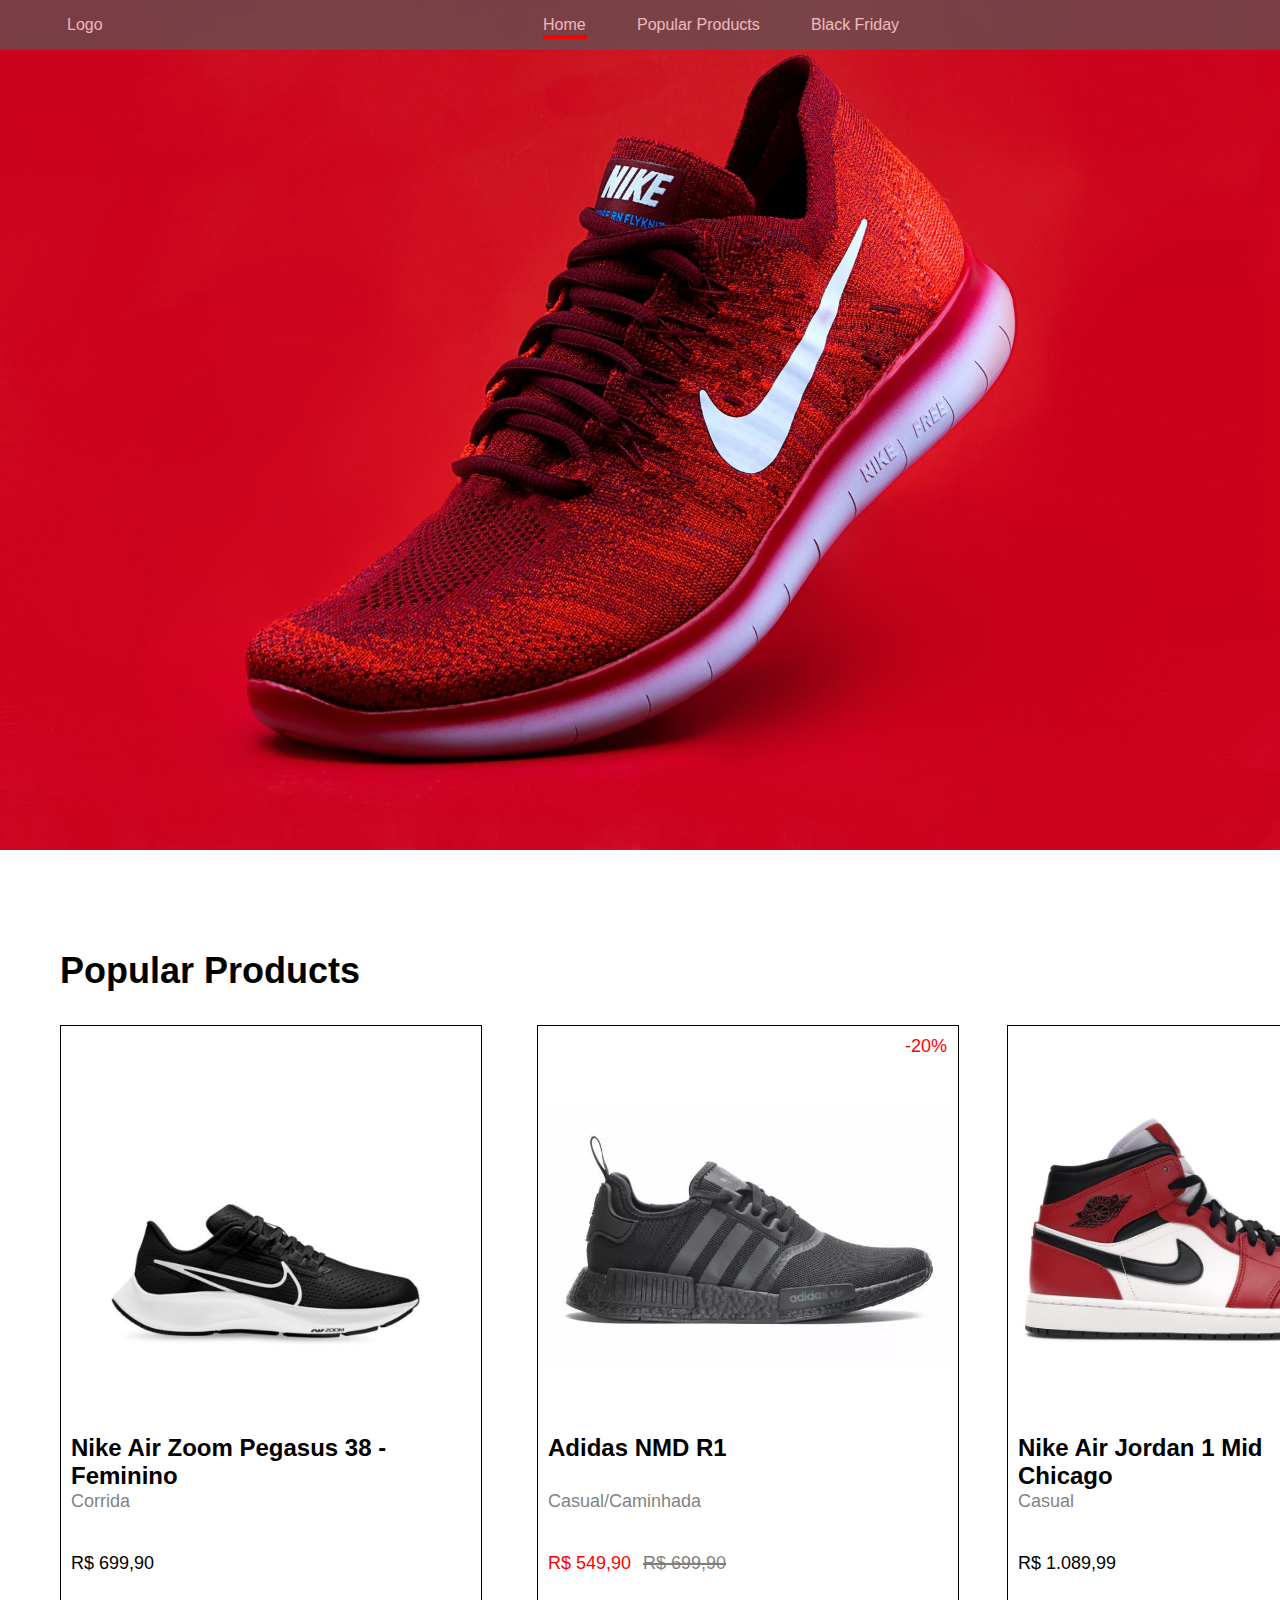
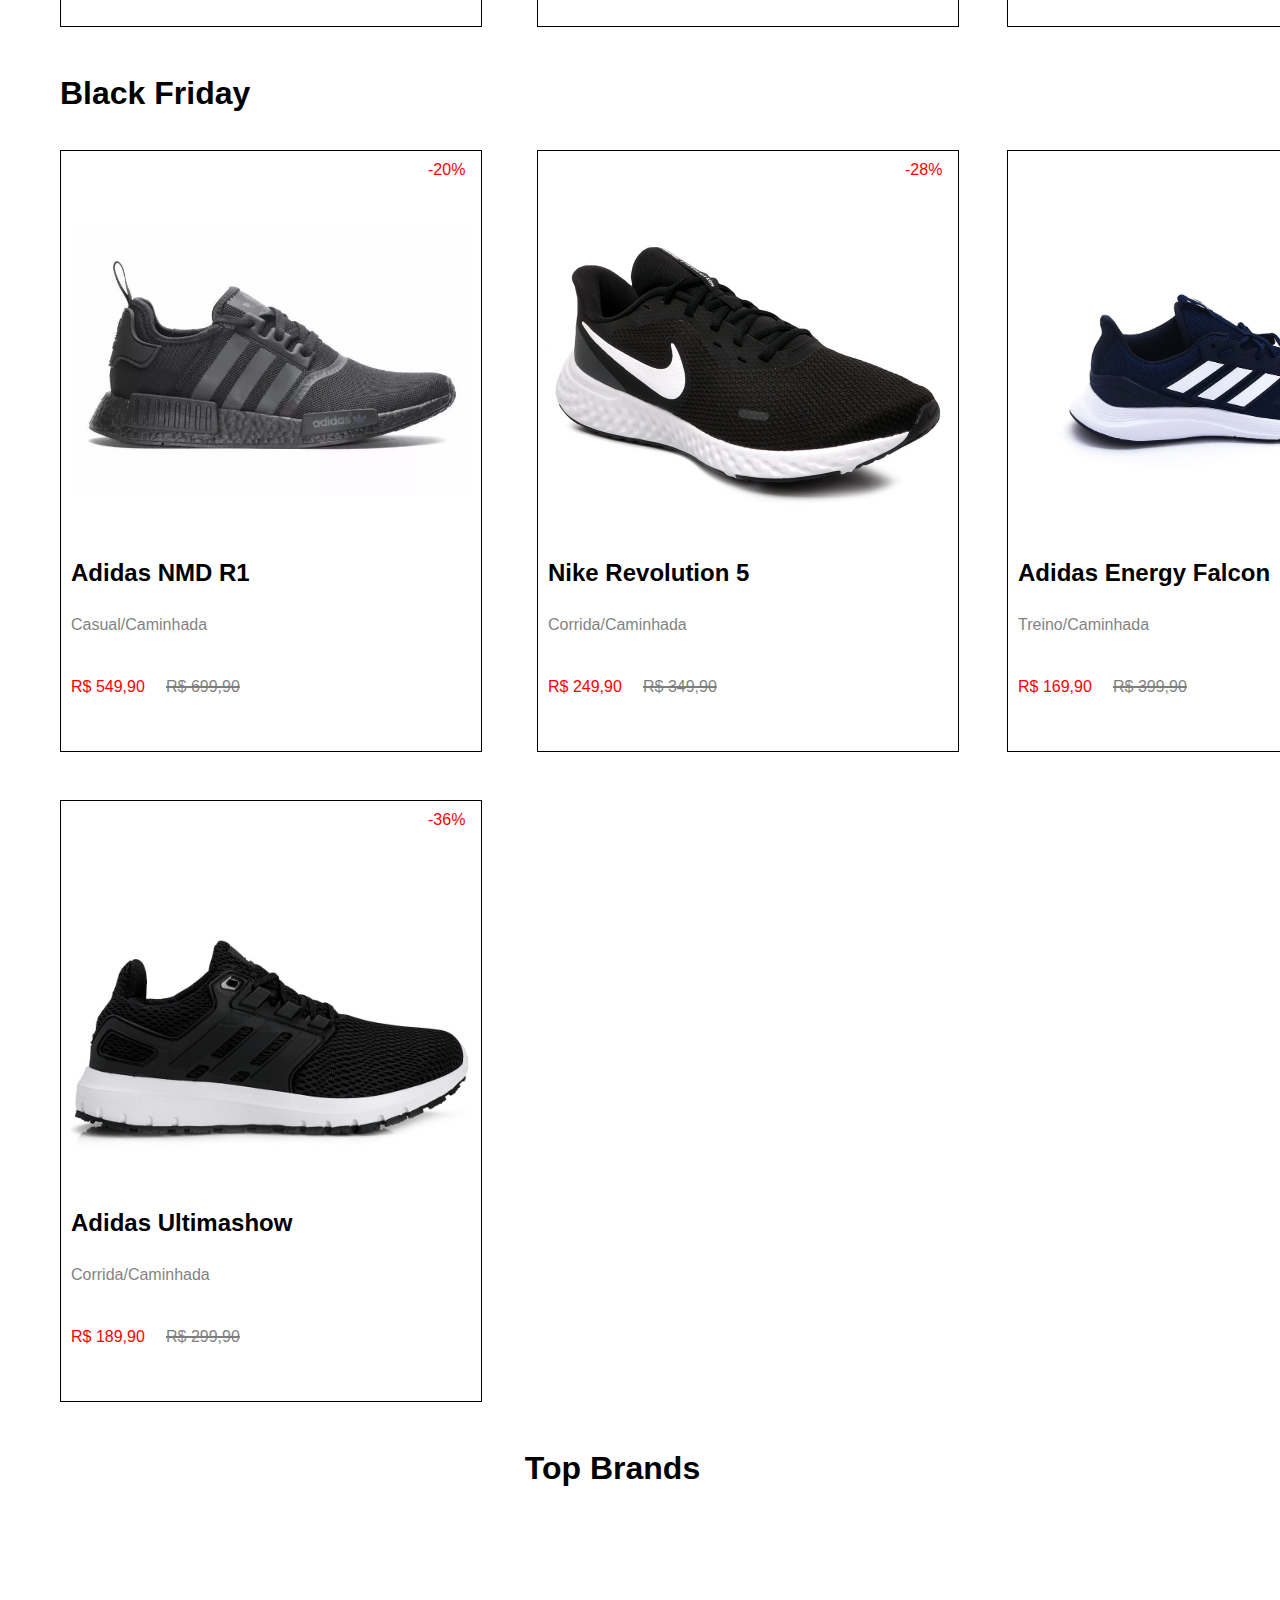
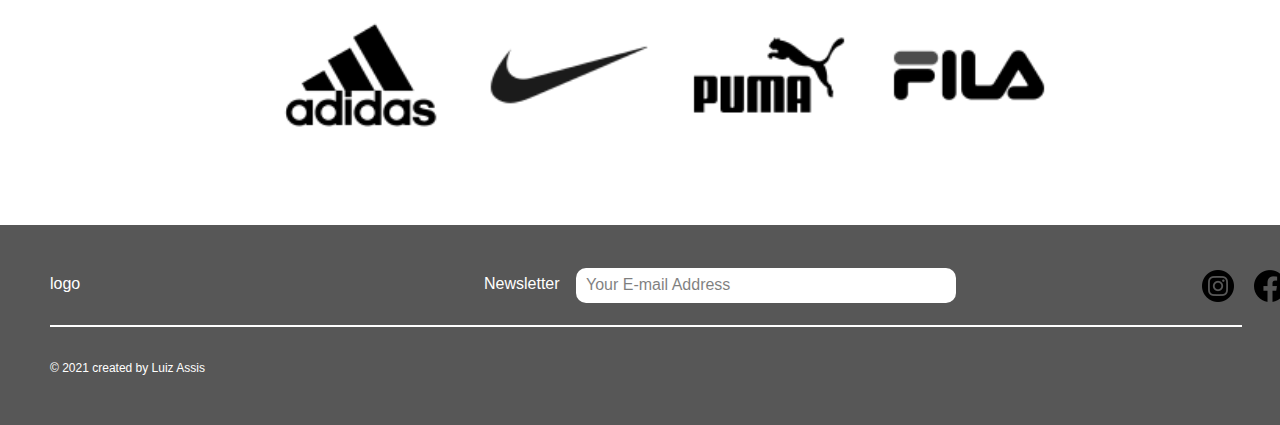
==== index.html @ 20a5d0ca "primeiro commit" ====
<!DOCTYPE html>
<html lang="en">
    <head>

        <title> A definir!! </title>

        <meta charset="utf-8">
        <meta name="author" content="Luiz Assis">
        <meta name="description" content="Site de vendas de tênis">
        <meta name="keywords" content="Tênis, esporte">

        <link rel="stylesheet" href="/assets/css/styles.css">
        <link rel="shortcut icon" href="#" type="image/x-icon">
        
        
    </head>
    <body>
        <div id="main">

            <div id="nav-bar">
                <div id="bar-top"></div>
                <p id="logo-top">Logo</p>
                <p id="home" class="nav">Home</p>
                <p id="popular-products" class="nav">Popular Products</p>
                <p id="black-friday" class="nav">Black Friday</p>
                <img id="cart" src="/assets/img/shopping-cart.png" alt="carrinho-de-compras">
            </div>

            <header>
                <img id="banner-container" src="/assets/img/revolt-164_6wVEHfI-unsplash.jpg" alt="tenis-nike-banner">
            </header>

            <section id="popular-container">

                <h1 id="popular-title">Popular Products</h1>

                <div class="card-container-popular">

                    <div class="card" id="pegasus">
                        <img src="/assets/img/Nikeairzoompegasus38-feminino.jpg" alt="nike-zoom-pegasus38">
                        <h3>Nike Air Zoom Pegasus 38 -<br>Feminino</h3>
                        <p id="pegasus-class">Corrida</p>
                        <p id="pegasus-price">R$ 699,90</p>
                    </div>

                    <div class="card" id="nmd1">
                        <p id="nmd1-discount">-20%</p>
                        <img src="/assets/img/Adidas-NMD-R1.jpg" alt="adidas-nmd-r1">
                        <h3>Adidas NMD R1</h3>
                        <p id="nmd1-class">Casual/Caminhada</p>
                        <p id="nmd1-price-low">R$ 549,90</p>
                        <p id="nmd1-price-high">R$ 699,90</p>
                    </div>

                    <div class="card" id="jordan">
                        <img src="/assets/img/air-jordan-chicago.jpg" alt="nike-air-jordan-chicago">
                        <h3>Nike Air Jordan 1 Mid<br>Chicago</h3>
                        <p id="jordan-class">Casual</p>
                        <p id="jordan-price">R$ 1.089,99</p>
                    </div>

                </div>

            </section>

            <section id="black-container">

                <h1 id="black-title">Black Friday</h1>

                <div class="card-container-black">

                    <div class="card" id="nmd2">
                        <p id="nmd2-discount">-20%</p>
                        <img src="/assets/img/Adidas-NMD-R1.jpg" alt="adidas-nmd-r1">
                        <h3>Adidas NMD R1</h3>
                        <p id="nmd2-class">Casual/Caminhada</p>
                        <p id="nmd2-price-low">R$ 549,90</p>
                        <p id="nmd2-price-high">R$ 699,90</p>
                    </div>

                    <div class="card" id="revolution">
                        <p id="revolution-discount">-28%</p>
                        <img src="/assets/img/revolution5-masculino.jpg" alt="nike-revolution5">
                        <h3>Nike Revolution 5</h3>
                        <p id="revolution-class">Corrida/Caminhada</p>
                        <p id="revolution-price-low">R$ 249,90</p>
                        <p id="revolution-price-high">R$ 349,90</p>
                    </div>

                    <div class="card" id="energy">
                        <p id="energy-discount">-57%</p>
                        <img src="/assets/img/adidas-energy-falcon.jpeg" alt="adidas-energy-falcon">
                        <h3>Adidas Energy Falcon</h3>
                        <p id="energy-class">Treino/Caminhada</p>
                        <p id="energy-price-low">R$ 169,90</p>
                        <p id="energy-price-high">R$ 399,90</p>
                    </div>

                    <div class="card" id="ultimashow">
                        <p id="ultimashow-discount">-36%</p>
                        <img src="/assets/img/adidas-ultimashow.jpg" alt="adidas-ultimashow">
                        <h3>Adidas Ultimashow</h3>
                        <p id="energy-class">Corrida/Caminhada</p>
                        <p id="energy-price-low">R$ 189,90</p>
                        <p id="energy-price-high">R$ 299,90</p>
                    </div>

                    <div class="card"></div>
                    <div class="card"></div>
                </div>

            </section>

            <section id="brands-container">
                <h1>Top Brands</h1>
                <div id="brand-cards">
                    <div><img id="adidas" src="/assets/img/7422528_adidas_sport_sports_exercise_icon(1).png" alt="adidas-logo"></div>
                    <div><img id="nike" src="/assets/img/294668_nike_icon.png" alt="nike-logo"></div>
                    <div><img id="puma" src="/assets/img/7422471_puma_animal_shoes_clothes_sport_icon.png" alt="puma-logo"></div>
                    <div><img id="fila" src="/assets/img/7422512_fila_shoes_footwear_fashion_shoe_icon.png" alt="fila-logo"></div>
                </div>
            </section>

            <footer>
                <p id="logo-bottom">logo</p>
                <p id="newsletter">Newsletter</p>
                <div id="e-mail"><p class="e-mail">Your E-mail Address</p></div>
                <div><img id="instagram" src="assets/img/5279112_camera_instagram_social media_instagram logo_icon.png" alt="instagram-logo"></div>
                <div><img id="facebook" src="/assets/img/5305154_fb_facebook_facebook logo_icon.png" alt="facebook-logo"></div>
                <div><img id="google-plus" src="/assets/img/2553070_feed_google_google+_media_news_icon.png" alt="google-plus-logo"></div>
                <div><img id="linkedin" src="/assets/img/5279114_linkedin_network_social network_linkedin logo_icon.png" alt="linkedin-logo"></div>
                <div id="bar-bottom"></div>
                <p id="copyright">© 2021 created by Luiz Assis</p>

            </footer>
            
        </div>
    </body>
</html>
---- assets/css/styles.css ----
* {
    font-family: 'Roboto', sans-serif;
    margin: 0;
}

body {
    position: absolute;
    width: 100%;
    height: 3625px;
}

#nav-bar {
    position: fixed;
    width: 100%;
    height: 50px;
    background-color: #575757;
    opacity: 70%;
    font-size: 16px;
    color: #FFF;
    z-index: 5;
}

#logo-top {
    position: absolute;
    width: 36px;
    height: 19px;
    left: 67px;
    top: 16px;
}

.nav:hover {
    color: black;
    transition: 0.3s;
}

#bar-top {
    position: absolute;
    width: 44px;
    height: 4px;
    background-color: #FF0000;
    left: 543px;
    top: 35px;
}

#home {
    position: absolute;
    left: 543px;
    top: 16px;
}

#home:hover {
    cursor: pointer;
}

#popular-products {
    position: absolute;
    left: 637px;
    top: 16px;
}

#popular-products:hover {
    cursor: pointer;
}

#black-friday {
    position: absolute;
    left: 811px;
    top: 16px;
}

#black-friday:hover {
    cursor: pointer;
}

#cart {
    position: absolute;
    width: 24px;
    height: 24px;
    left: 1316px;
    top: 13px;
}

#cart:hover {
    cursor: pointer;
}

header {
    position: absolute;
    width: 100%;
    height: 850px;
    left: 0px;
    top: 0px;
    z-index: 0;
}

#banner-container {
    width: 100%;
    height: 850px;
}

#popular-container {
    position: absolute;
    width: 100%;
    height: 725px;
    left: 0px;
    top: 900px;
    font-size: 18px;
}

#popular-title {
    position: absolute;
    left: 60px;
    top: 50px;
}

.card-container-popular {
    position: absolute;
    width: 90%;
    height: 600px;
    left: 60px;
    top: 125px;
}

.card {
    position: absolute;
    width: 420px;
    height: 600px;
    border: 1px solid black;
}

#pegasus {
    position: absolute;
    left: 0px;
}

#pegasus img {
    position: absolute;
    width: 400px;
    height: 400px;
    left: 10px;
    top: 10px;
}

#pegasus h3 {
    position: absolute;
    left: 10px;
    top: 408px;
    font-size: 24px;
}

#pegasus-class {
    position: absolute;
    left: 10px;
    top: 465px;
    opacity: 50%;
}

#pegasus-price {
    position: absolute;
    left: 10px;
    top: 527px;
}

#nmd1 {
    position: absolute;
    left: 477px;
}

#nmd1 img {
    position: absolute;
    width: 400px;
    height: 400px;
    left: 10px;
    top: 10px;
    object-fit: contain;
}

#nmd1 h3 {
    position: absolute;
    left: 10px;
    top: 408px;
    font-size: 24px;
}

#nmd1-discount {
    position: absolute;
    left: 367px;
    top: 10px;
    color: #FF0000;
}

#nmd1-class {
    position: absolute;
    left: 10px;
    top: 465px;
    opacity: 50%;
}

#nmd1-price-low {
    position: absolute;
    left: 10px;
    top: 527px;
    color: #FF0000;
}

#nmd1-price-high {
    position: absolute;
    left: 105px;
    top: 527px;
    text-decoration: line-through 1.5px solid;
    opacity: 50%;
}

#jordan {
    position: absolute;
    left: 947px;
}

#jordan img {
    position: absolute;
    width: 400px;
    height: 400px;
    left: 10px;
    top: 10px;
}

#jordan h3 {
    position: absolute;
    left: 10px;
    top: 408px;
    font-size: 24px;
}

#jordan-class {
    position: absolute;
    left: 10px;
    top: 465px;
    opacity: 50%;
}

#jordan-price {
    position: absolute;
    left: 10px;
    top: 527px;
}

#black-container {
    position: absolute;
    width: 100%;
    height: 1375px;
    left: 0px;
    top: 1625px;
}

#black-title {
    position: absolute;
    left: 60px;
    top: 50px;
}

.card-container-black {
    position: absolute;
    width: 90%;
    height: 1250px;
    left: 60px;
    top: 125px;
}

#nmd2 {
    position: absolute;
    left: 0px;
}

#nmd2 img {
    position: absolute;
    width: 400px;
    height: 400px;
    left: 10px;
    top: 10px;
    object-fit: contain;
}

#nmd2 h3 {
    position: absolute;
    left: 10px;
    top: 408px;
    font-size: 24px;
}

#nmd2-discount {
    position: absolute;
    left: 367px;
    top: 10px;
    color: #FF0000;
}

#nmd2-class {
    position: absolute;
    left: 10px;
    top: 465px;
    opacity: 50%;
}

#nmd2-price-low {
    position: absolute;
    left: 10px;
    top: 527px;
    color: #FF0000;
}

#nmd2-price-high {
    position: absolute;
    left: 105px;
    top: 527px;
    text-decoration: line-through 1.5px solid;
    opacity: 50%;
}

#revolution {
    position: absolute;
    left: 477px;
}

#revolution img {
    position: absolute;
    width: 400px;
    height: 400px;
    left: 10px;
    top: 10px;
    object-fit: contain;
}

#revolution h3 {
    position: absolute;
    left: 10px;
    top: 408px;
    font-size: 24px;
}

#revolution-discount {
    position: absolute;
    left: 367px;
    top: 10px;
    color: #FF0000;
    z-index: 1;
}

#revolution-class {
    position: absolute;
    left: 10px;
    top: 465px;
    opacity: 50%;
}

#revolution-price-low {
    position: absolute;
    left: 10px;
    top: 527px;
    color: #FF0000;
}

#revolution-price-high {
    position: absolute;
    left: 105px;
    top: 527px;
    text-decoration: line-through 1.5px solid;
    opacity: 50%;
}

#energy {
    position: absolute;
    left: 947px;
}

#energy img {
    position: absolute;
    width: 400px;
    height: 400px;
    left: 10px;
    top: 10px;
}

#energy h3 {
    position: absolute;
    left: 10px;
    top: 408px;
    font-size: 24px;
}

#energy-discount {
    position: absolute;
    left: 367px;
    top: 10px;
    color: #FF0000;
    z-index: 1;
}

#energy-class {
    position: absolute;
    left: 10px;
    top: 465px;
    opacity: 50%;
}

#energy-price-low {
    position: absolute;
    left: 10px;
    top: 527px;
    color: #FF0000;
}

#energy-price-high {
    position: absolute;
    left: 105px;
    top: 527px;
    text-decoration: line-through 1.5px solid;
    opacity: 50%;
}

#ultimashow {
    position: absolute;
    left: 0px;
    top: 650px;
}

#ultimashow img {
    position: absolute;
    width: 400px;
    height: 400px;
    left: 10px;
    top: 10px;
    object-fit: contain;
}

#ultimashow h3 {
    position: absolute;
    left: 10px;
    top: 408px;
    font-size: 24px;
}

#ultimashow-discount {
    position: absolute;
    left: 367px;
    top: 10px;
    color: #FF0000;
    z-index: 1;
}

#ultimashow-class {
    position: absolute;
    left: 10px;
    top: 465px;
    opacity: 50%;
}

#ultimashow-price-low {
    position: absolute;
    left: 10px;
    top: 527px;
    color: #FF0000;
}

#ultimashow-price-high {
    position: absolute;
    left: 105px;
    top: 527px;
    text-decoration: line-through 1.5px solid;
    opacity: 50%;
}

#brands-container {
    position: absolute;
    width: 100%;
    height: 425px;
    left: 0px;
    top: 3000px;
    z-index: 0;
}

#brands-container h1 {
    position: absolute;
    left: 41%;
    top: 50px;
    font-size: 32px;
}

#brand-cards {
    position: absolute;
    width: 800px;
    height: 200px;
    left: 21%;
    top: 175px;
}

#adidas {
    position: absolute;
    width: 200px;
    height: 200px;
}

#nike {
    position: absolute;
    width: 200px;
    height: 200px;
    left: 200px;
}

#puma {
    position: absolute;
    width: 200px;
    height: 200px;
    left: 400px;
}

#fila {
    position: absolute;
    width: 200px;
    height: 200px;
    left: 600px;
}

footer {
    position: absolute;
    width: 100%;
    height: 200px;
    left: 0px;
    top: 3425px;
    background-color: #575757;
}

#logo-bottom {
    position: absolute;
    width: 36px;
    height: 19px;
    left: 50px;
    top: 50px;
    color: #FFF;
}

#newsletter {
    position: absolute;
    left: 484px;
    top: 50px;
    font-size: 16px;
    color: #FFF;
}

.e-mail {
    position: absolute;
    top: 8px;
    left: 10px;
    font-size: 16px;
    opacity: 50%;
}

#e-mail {
    position: relative;
    width: 380px;
    height: 35px;
    left: 576px;
    top: 43px;
    background-color: #FFF;
    border-radius: 10px;
}

#e-mail:hover {
    cursor: text;
}

#instagram {
    position: absolute;
    width: 32px;
    height: 32px;
    left: 1202px;
    top: 45px;
}

#facebook {
    position: absolute;
    width: 32px;
    height: 32px;
    left: 1254px;
    top: 45px;
}

#google-plus {
    position: absolute;
    width: 32px;
    height: 32px;
    left: 1306px;
    top: 45px;
}

#linkedin {
    position: absolute;
    width: 32px;
    height: 32px;
    left: 1358px;
    top: 45px;
}

#bar-bottom {
    position: absolute;
    width: 93%;
    height: 0px;
    left: 50px;
    top: 100px;
    border: 1px solid #FFFFFF;
}

#copyright {
    position: absolute;
    left: 50px;
    top: 136px;
    font-size: 12px;
    color: #FFF;
}
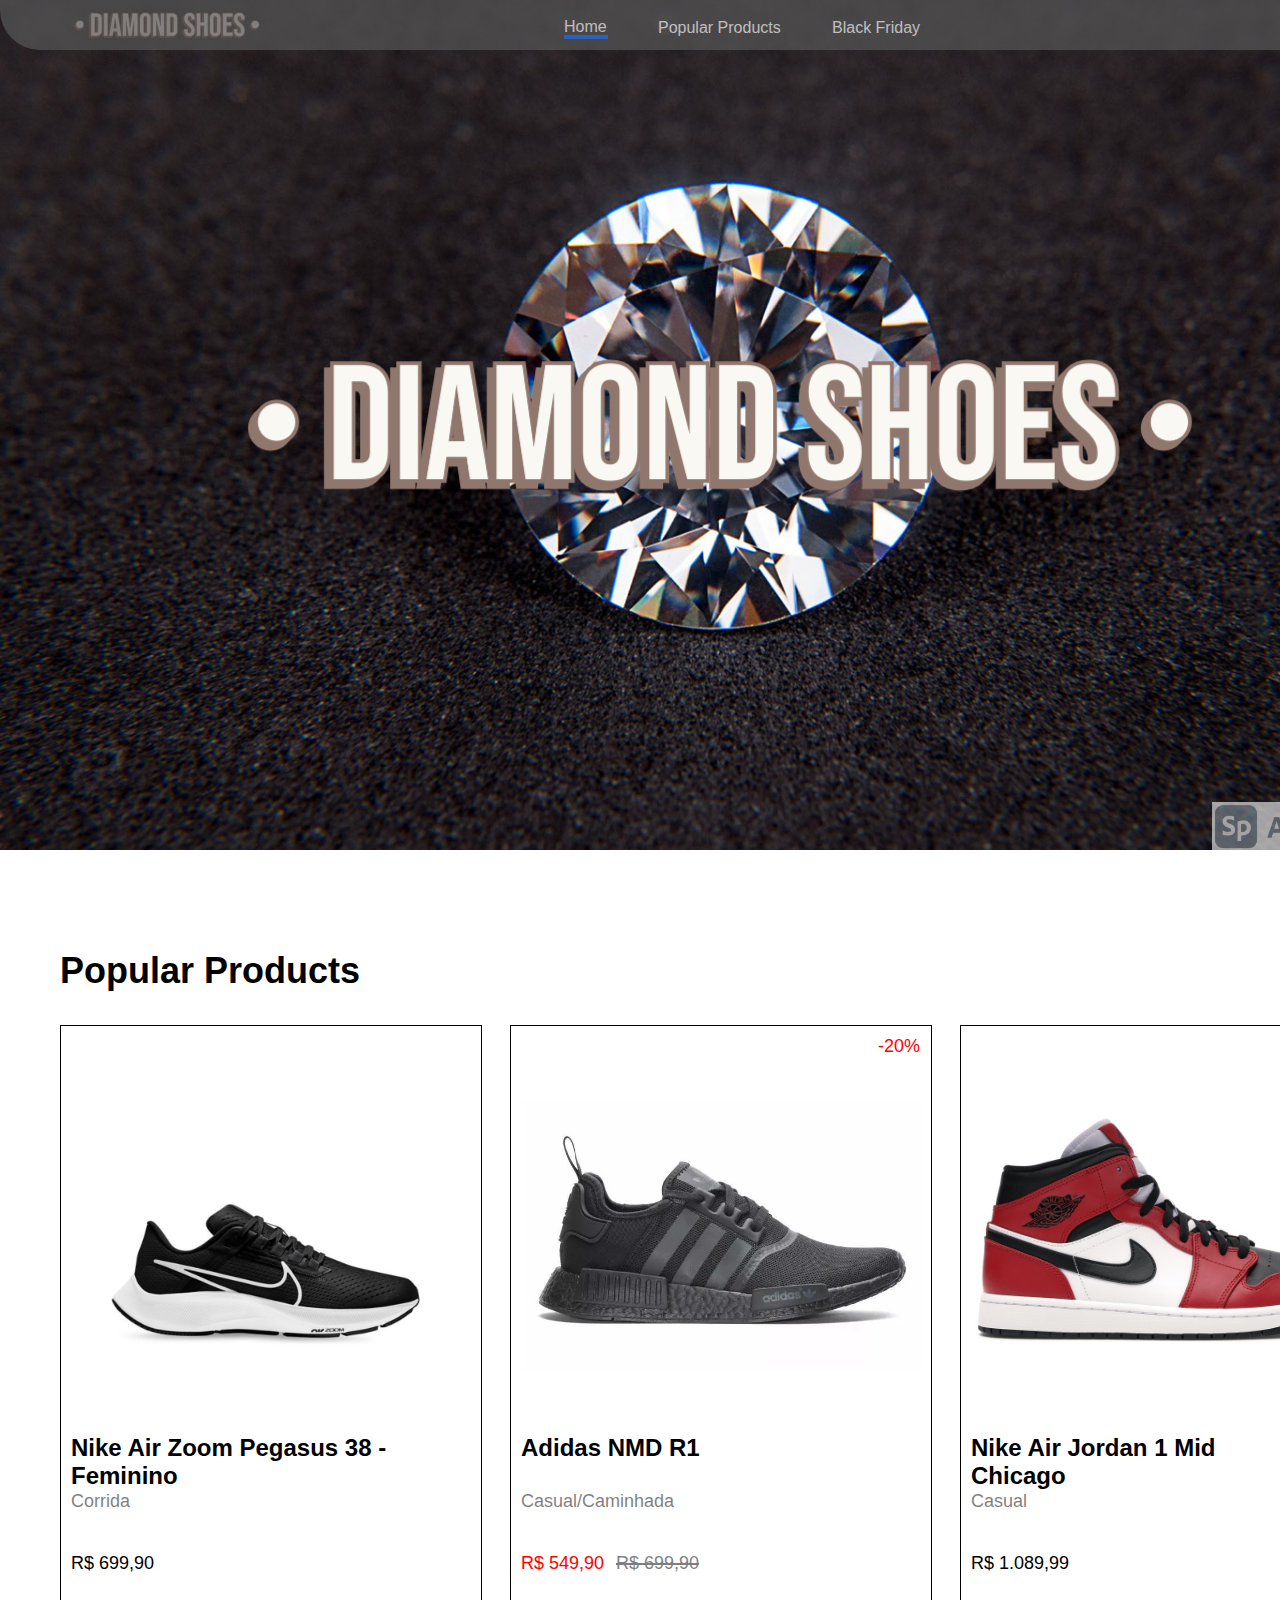
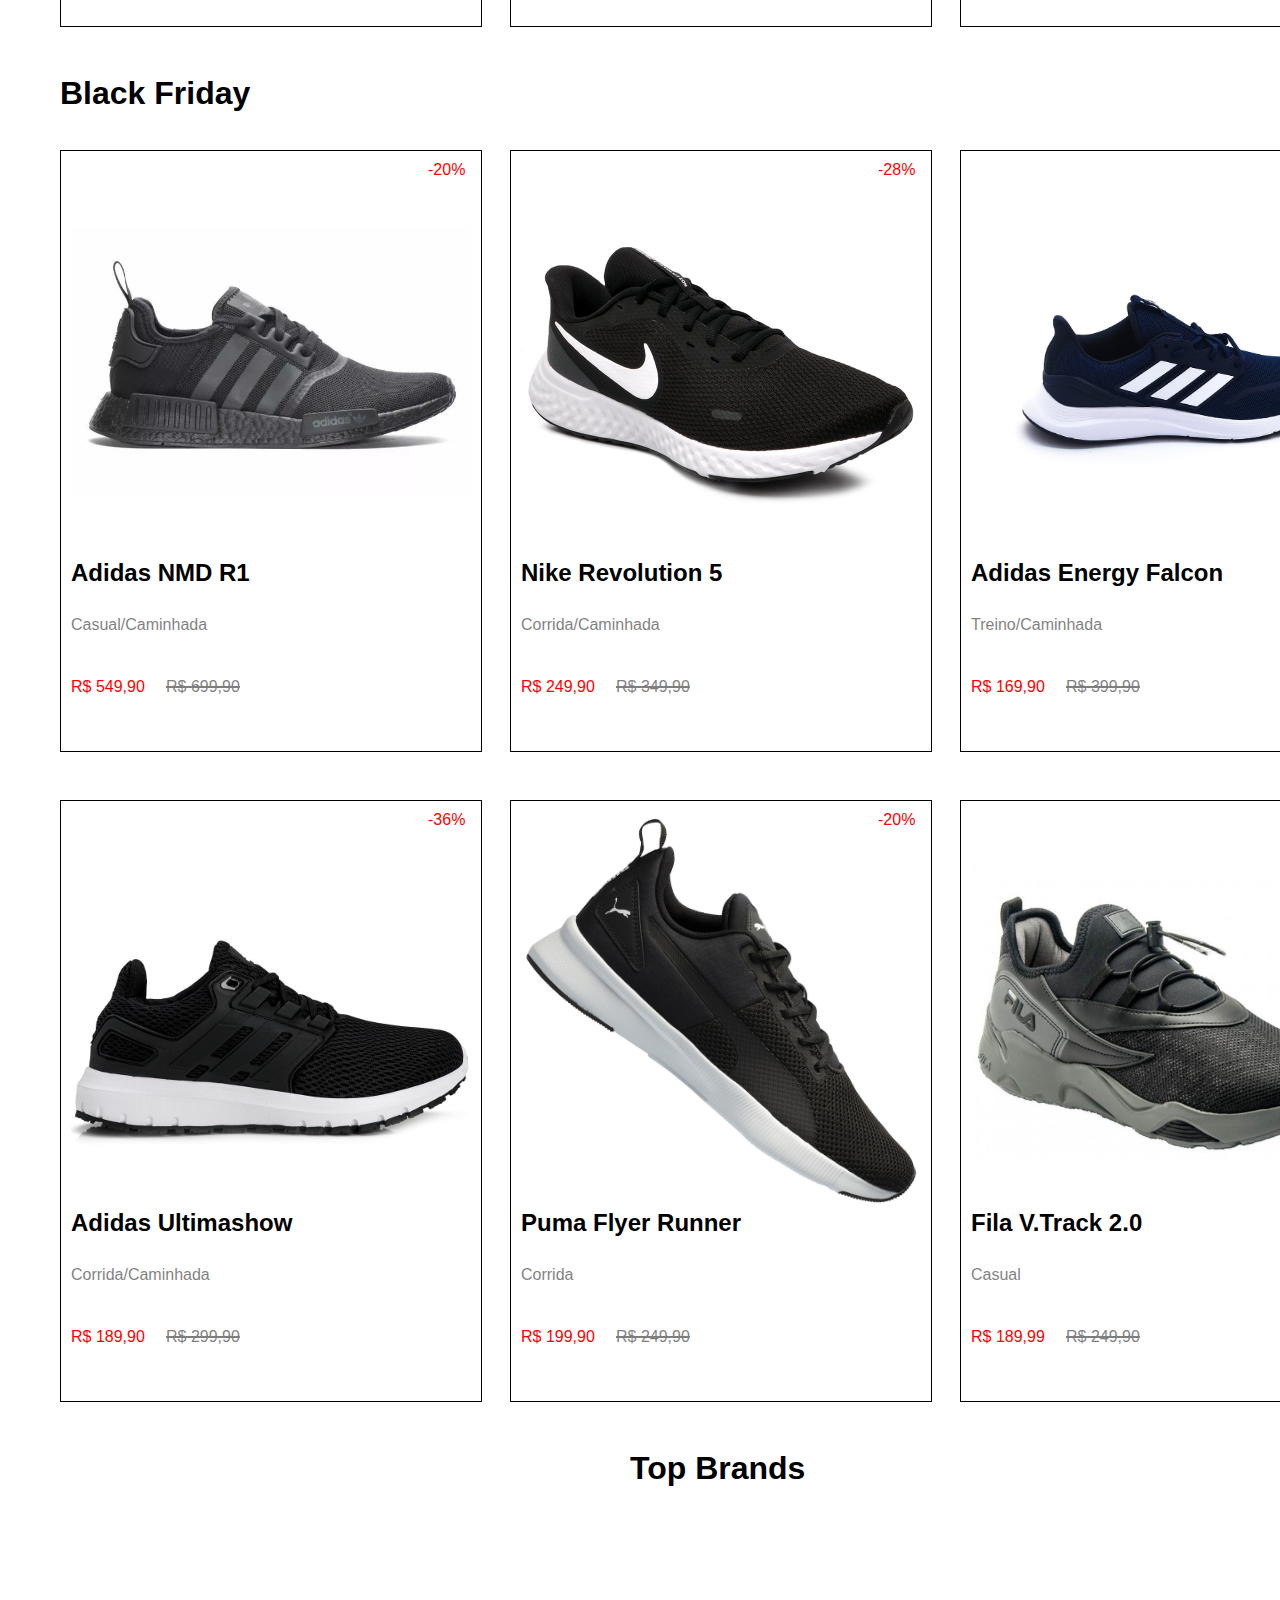
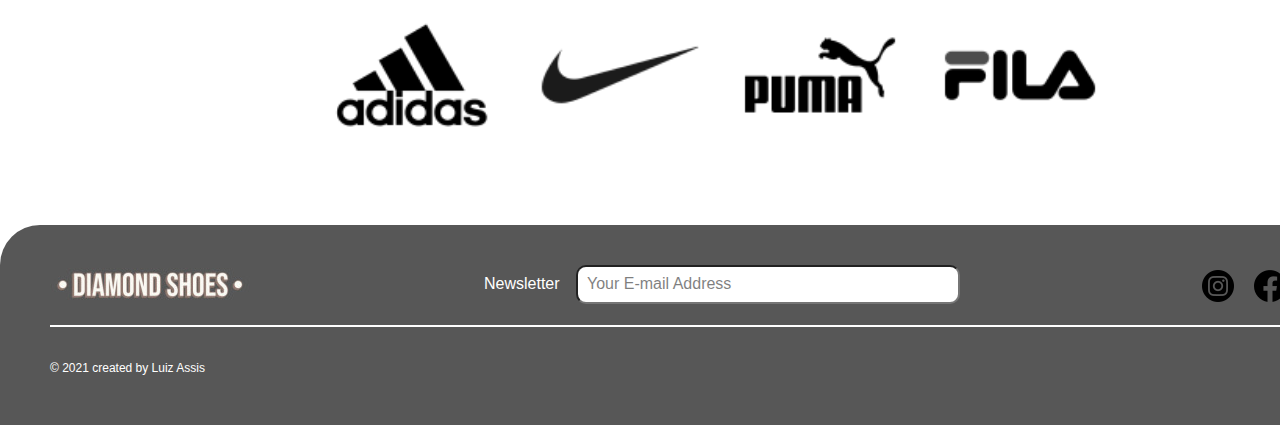
==== commit 3d8e085f: "segundo commit" ====
--- a/index.html
+++ b/index.html
@@ -2,7 +2,7 @@
 <html lang="en">
     <head>
 
-        <title> A definir!! </title>
+        <title>Diamond Shoes | Home</title>
 
         <meta charset="utf-8">
         <meta name="author" content="Luiz Assis">
@@ -10,7 +10,7 @@
         <meta name="keywords" content="Tênis, esporte">
 
         <link rel="stylesheet" href="/assets/css/styles.css">
-        <link rel="shortcut icon" href="#" type="image/x-icon">
+        <link rel="shortcut icon" href="/assets/img/DiamondShoes_fav.jpg" type="image/x-icon">
         
         
     </head>
@@ -18,16 +18,16 @@
         <div id="main">
 
             <div id="nav-bar">
-                <div id="bar-top"></div>
-                <p id="logo-top">Logo</p>
+                <div id="bar-top-home"></div>
+                <img id="logo-top" src="/assets/img/DiamondShoes_logo.jpg" alt="Diamond-Shoes-logo">
                 <p id="home" class="nav">Home</p>
                 <p id="popular-products" class="nav">Popular Products</p>
                 <p id="black-friday" class="nav">Black Friday</p>
-                <img id="cart" src="/assets/img/shopping-cart.png" alt="carrinho-de-compras">
+                <img id="cart" src="/assets/img/shopping-cart(24px).png" alt="carrinho-de-compras">
             </div>
 
             <header>
-                <img id="banner-container" src="/assets/img/revolt-164_6wVEHfI-unsplash.jpg" alt="tenis-nike-banner">
+                <img id="banner-container" src="/assets/img/DiamondShoes_banner.jpg" alt="tenis-nike-banner">
             </header>
 
             <section id="popular-container">
@@ -37,26 +37,26 @@
                 <div class="card-container-popular">
 
                     <div class="card" id="pegasus">
-                        <img src="/assets/img/Nikeairzoompegasus38-feminino.jpg" alt="nike-zoom-pegasus38">
-                        <h3>Nike Air Zoom Pegasus 38 -<br>Feminino</h3>
-                        <p id="pegasus-class">Corrida</p>
-                        <p id="pegasus-price">R$ 699,90</p>
+                        <img id="shoes-img" src="/assets/img/Nikeairzoompegasus38-feminino.jpg" alt="nike-zoom-pegasus38">
+                        <h3 id="title">Nike Air Zoom Pegasus 38 -<br>Feminino</h3>
+                        <p id="class">Corrida</p>
+                        <p id="price">R$ 699,90</p>
                     </div>
 
                     <div class="card" id="nmd1">
-                        <p id="nmd1-discount">-20%</p>
-                        <img src="/assets/img/Adidas-NMD-R1.jpg" alt="adidas-nmd-r1">
-                        <h3>Adidas NMD R1</h3>
-                        <p id="nmd1-class">Casual/Caminhada</p>
-                        <p id="nmd1-price-low">R$ 549,90</p>
-                        <p id="nmd1-price-high">R$ 699,90</p>
+                        <p id="discount">-20%</p>
+                        <img id="shoes-img" src="/assets/img/Adidas-NMD-R1.jpg" alt="adidas-nmd-r1">
+                        <h3 id="title">Adidas NMD R1</h3>
+                        <p id="class">Casual/Caminhada</p>
+                        <p id="price-low">R$ 549,90</p>
+                        <p id="price-high">R$ 699,90</p>
                     </div>
 
                     <div class="card" id="jordan">
-                        <img src="/assets/img/air-jordan-chicago.jpg" alt="nike-air-jordan-chicago">
-                        <h3>Nike Air Jordan 1 Mid<br>Chicago</h3>
-                        <p id="jordan-class">Casual</p>
-                        <p id="jordan-price">R$ 1.089,99</p>
+                        <img id="shoes-img" src="/assets/img/air-jordan-chicago.jpg" alt="nike-air-jordan-chicago">
+                        <h3 id="title">Nike Air Jordan 1 Mid<br>Chicago</h3>
+                        <p id="class">Casual</p>
+                        <p id="price">R$ 1.089,99</p>
                     </div>
 
                 </div>
@@ -70,65 +70,79 @@
                 <div class="card-container-black">
 
                     <div class="card" id="nmd2">
-                        <p id="nmd2-discount">-20%</p>
-                        <img src="/assets/img/Adidas-NMD-R1.jpg" alt="adidas-nmd-r1">
-                        <h3>Adidas NMD R1</h3>
-                        <p id="nmd2-class">Casual/Caminhada</p>
-                        <p id="nmd2-price-low">R$ 549,90</p>
-                        <p id="nmd2-price-high">R$ 699,90</p>
+                        <p id="discount">-20%</p>
+                        <img id="shoes-img" src="/assets/img/Adidas-NMD-R1.jpg" alt="adidas-nmd-r1">
+                        <h3 id="title">Adidas NMD R1</h3>
+                        <p id="class">Casual/Caminhada</p>
+                        <p id="price-low">R$ 549,90</p>
+                        <p id="price-high">R$ 699,90</p>
                     </div>
 
                     <div class="card" id="revolution">
-                        <p id="revolution-discount">-28%</p>
-                        <img src="/assets/img/revolution5-masculino.jpg" alt="nike-revolution5">
-                        <h3>Nike Revolution 5</h3>
-                        <p id="revolution-class">Corrida/Caminhada</p>
-                        <p id="revolution-price-low">R$ 249,90</p>
-                        <p id="revolution-price-high">R$ 349,90</p>
+                        <p id="discount">-28%</p>
+                        <img id="shoes-img" src="/assets/img/revolution5-masculino.jpg" alt="nike-revolution5">
+                        <h3 id="title">Nike Revolution 5</h3>
+                        <p id="class">Corrida/Caminhada</p>
+                        <p id="price-low">R$ 249,90</p>
+                        <p id="price-high">R$ 349,90</p>
                     </div>
 
                     <div class="card" id="energy">
-                        <p id="energy-discount">-57%</p>
-                        <img src="/assets/img/adidas-energy-falcon.jpeg" alt="adidas-energy-falcon">
-                        <h3>Adidas Energy Falcon</h3>
-                        <p id="energy-class">Treino/Caminhada</p>
-                        <p id="energy-price-low">R$ 169,90</p>
-                        <p id="energy-price-high">R$ 399,90</p>
+                        <p id="discount">-57%</p>
+                        <img id="shoes-img" src="/assets/img/adidas-energy-falcon.jpeg" alt="adidas-energy-falcon">
+                        <h3 id="title">Adidas Energy Falcon</h3>
+                        <p id="class">Treino/Caminhada</p>
+                        <p id="price-low">R$ 169,90</p>
+                        <p id="price-high">R$ 399,90</p>
                     </div>
 
                     <div class="card" id="ultimashow">
-                        <p id="ultimashow-discount">-36%</p>
-                        <img src="/assets/img/adidas-ultimashow.jpg" alt="adidas-ultimashow">
-                        <h3>Adidas Ultimashow</h3>
-                        <p id="energy-class">Corrida/Caminhada</p>
-                        <p id="energy-price-low">R$ 189,90</p>
-                        <p id="energy-price-high">R$ 299,90</p>
+                        <p id="discount">-36%</p>
+                        <img id="shoes-img" src="/assets/img/adidas-ultimashow.jpg" alt="adidas-ultimashow">
+                        <h3 id="title">Adidas Ultimashow</h3>
+                        <p id="class">Corrida/Caminhada</p>
+                        <p id="price-low">R$ 189,90</p>
+                        <p id="price-high">R$ 299,90</p>
                     </div>
 
-                    <div class="card"></div>
-                    <div class="card"></div>
+                    <div class="card" id="flyer">
+                        <p id="discount">-20%</p>
+                        <img id="shoes-img" src="/assets/img/puma-flyer-runner.jpg" alt="puma-flyer-runner">
+                        <h3 id="title">Puma Flyer Runner</h3>
+                        <p id="class">Corrida</p>
+                        <p id="price-low">R$ 199,90</p>
+                        <p id="price-high">R$ 249,90</p>
+                    </div>
+                    
+                    <div class="card" id="vtrack">
+                        <p id="discount">-23%</p>
+                        <img id="shoes-img" src="/assets/img/tenis-fila-v-track.jpg" alt="fila-vtrack">
+                        <h3 id="title">Fila V.Track 2.0</h3>
+                        <p id="class">Casual</p>
+                        <p id="price-low">R$ 189,99</p>
+                        <p id="price-high">R$ 249,90</p>
+                    </div>
                 </div>
-
             </section>
 
             <section id="brands-container">
                 <h1>Top Brands</h1>
                 <div id="brand-cards">
-                    <div><img id="adidas" src="/assets/img/7422528_adidas_sport_sports_exercise_icon(1).png" alt="adidas-logo"></div>
-                    <div><img id="nike" src="/assets/img/294668_nike_icon.png" alt="nike-logo"></div>
-                    <div><img id="puma" src="/assets/img/7422471_puma_animal_shoes_clothes_sport_icon.png" alt="puma-logo"></div>
-                    <div><img id="fila" src="/assets/img/7422512_fila_shoes_footwear_fashion_shoe_icon.png" alt="fila-logo"></div>
+                    <div><img id="adidas" src="/assets/img/adidas_logo.png" alt="adidas-logo"></div>
+                    <div><img id="nike" src="/assets/img/nike_logo.png" alt="nike-logo"></div>
+                    <div><img id="puma" src="/assets/img/puma_logo.png" alt="puma-logo"></div>
+                    <div><img id="fila" src="/assets/img/fila_logo.png" alt="fila-logo"></div>
                 </div>
             </section>
 
             <footer>
-                <p id="logo-bottom">logo</p>
+                <img id="logo-bottom" src="/assets/img/DiamondShoes_logo.jpg" alt="Diamond-Shoes-logo">
                 <p id="newsletter">Newsletter</p>
-                <div id="e-mail"><p class="e-mail">Your E-mail Address</p></div>
-                <div><img id="instagram" src="assets/img/5279112_camera_instagram_social media_instagram logo_icon.png" alt="instagram-logo"></div>
-                <div><img id="facebook" src="/assets/img/5305154_fb_facebook_facebook logo_icon.png" alt="facebook-logo"></div>
-                <div><img id="google-plus" src="/assets/img/2553070_feed_google_google+_media_news_icon.png" alt="google-plus-logo"></div>
-                <div><img id="linkedin" src="/assets/img/5279114_linkedin_network_social network_linkedin logo_icon.png" alt="linkedin-logo"></div>
+                <input id="e-mail"><p class="e-mail">Your E-mail Address</p></input>
+                <div><img id="instagram" src="/assets/img/instagram_logo.png" alt="instagram-logo"></div>
+                <div><img id="facebook" src="/assets/img/facebook_logo.png" alt="facebook-logo"></div>
+                <div><img id="google-plus" src="/assets/img/googleplus_logo.png" alt="google-plus-logo"></div>
+                <div><img id="linkedin" src="/assets/img/linkedin_logo.png" alt="linkedin-logo"></div>
                 <div id="bar-bottom"></div>
                 <p id="copyright">© 2021 created by Luiz Assis</p>
 
--- a/assets/css/styles.css
+++ b/assets/css/styles.css
@@ -1,31 +1,35 @@
 * {
     font-family: 'Roboto', sans-serif;
     margin: 0;
+    padding: 0;
 }
 
 body {
-    position: absolute;
-    width: 100%;
+    width: 1440px;
     height: 3625px;
+    margin: 0 auto;
 }
 
 #nav-bar {
     position: fixed;
-    width: 100%;
+    width: 1440px;
     height: 50px;
     background-color: #575757;
     opacity: 70%;
     font-size: 16px;
     color: #FFF;
     z-index: 5;
+    border-bottom-left-radius: 40px;
+    border-bottom-right-radius: 40px;
 }
 
 #logo-top {
     position: absolute;
-    width: 36px;
-    height: 19px;
+    width: 200px;
+    height: 50px;
     left: 67px;
-    top: 16px;
+    top: 0px;
+    opacity: 50%;
 }
 
 .nav:hover {
@@ -33,19 +37,28 @@
     transition: 0.3s;
 }
 
-#bar-top {
+#bar-top-home {
     position: absolute;
     width: 44px;
     height: 4px;
-    background-color: #FF0000;
-    left: 543px;
+    background-color: #2E7EFF;
+    left: 564px;
     top: 35px;
 }
 
+#bar-top-cart {
+    position: absolute;
+    width: 24px;
+    height: 4px;
+    background-color: #2E7EFF;
+    left: 1316px;
+    top: 37px;
+}
+
 #home {
     position: absolute;
-    left: 543px;
-    top: 16px;
+    left: 564px;
+    top: 18px;
 }
 
 #home:hover {
@@ -54,8 +67,8 @@
 
 #popular-products {
     position: absolute;
-    left: 637px;
-    top: 16px;
+    left: 658px;
+    top: 19px;
 }
 
 #popular-products:hover {
@@ -64,8 +77,8 @@
 
 #black-friday {
     position: absolute;
-    left: 811px;
-    top: 16px;
+    left: 832px;
+    top: 19px;
 }
 
 #black-friday:hover {
@@ -86,23 +99,21 @@
 
 header {
     position: absolute;
-    width: 100%;
+    width: 1440px;
     height: 850px;
-    left: 0px;
     top: 0px;
     z-index: 0;
 }
 
 #banner-container {
-    width: 100%;
+    width: 1440px;
     height: 850px;
 }
 
 #popular-container {
     position: absolute;
-    width: 100%;
+    width: 1440px;
     height: 725px;
-    left: 0px;
     top: 900px;
     font-size: 18px;
 }
@@ -115,7 +126,7 @@
 
 .card-container-popular {
     position: absolute;
-    width: 90%;
+    width: 1320px;
     height: 600px;
     left: 60px;
     top: 125px;
@@ -133,40 +144,83 @@
     left: 0px;
 }
 
-#pegasus img {
-    position: absolute;
-    width: 400px;
-    height: 400px;
-    left: 10px;
+#nmd1 {
+    position: absolute;
+    left: 450px;
+}
+
+#jordan {
+    position: absolute;
+    left: 900px;
+}
+
+#black-container {
+    position: absolute;
+    width: 1440px;
+    height: 1375px;
+    top: 1625px;
+}
+
+#black-title {
+    position: absolute;
+    left: 60px;
+    top: 50px;
+}
+
+.card-container-black {
+    position: absolute;
+    width: 1320px;
+    height: 1250px;
+    left: 60px;
+    top: 125px;
+}
+
+#nmd2 {
+    position: absolute;
+    left: 0px;
+}
+
+#revolution {
+    position: absolute;
+    left: 450px;
+}
+
+#energy {
+    position: absolute;
+    left: 900px;
+}
+
+#ultimashow {
+    position: absolute;
+    left: 0px;
+    top: 650px;
+}
+
+#flyer {
+    position: absolute;
+    width: 420px;
+    height: 600px;
+    left: 450px;
+    top: 650px;
+}
+
+#vtrack {
+    position: absolute;
+    width: 420px;
+    height: 600px;
+    left: 900px;
+    top: 650px;
+}
+
+#discount {
+    position: absolute;
+    left: 367px;
     top: 10px;
-}
-
-#pegasus h3 {
-    position: absolute;
-    left: 10px;
-    top: 408px;
-    font-size: 24px;
-}
-
-#pegasus-class {
-    position: absolute;
-    left: 10px;
-    top: 465px;
-    opacity: 50%;
-}
-
-#pegasus-price {
-    position: absolute;
-    left: 10px;
-    top: 527px;
-}
-
-#nmd1 {
-    position: absolute;
-    left: 477px;
-}
-
-#nmd1 img {
+    color: #FF0000;
+    z-index: 1;
+}
+
+#shoes-img {
     position: absolute;
     width: 400px;
     height: 400px;
@@ -175,35 +229,34 @@
     object-fit: contain;
 }
 
-#nmd1 h3 {
+#title {
     position: absolute;
     left: 10px;
     top: 408px;
     font-size: 24px;
 }
 
-#nmd1-discount {
-    position: absolute;
-    left: 367px;
-    top: 10px;
-    color: #FF0000;
-}
-
-#nmd1-class {
+#class {
     position: absolute;
     left: 10px;
     top: 465px;
     opacity: 50%;
 }
 
-#nmd1-price-low {
+#price {
+    position: absolute;
+    left: 10px;
+    top: 527px;
+}
+
+#price-low {
     position: absolute;
     left: 10px;
     top: 527px;
     color: #FF0000;
 }
 
-#nmd1-price-high {
+#price-high {
     position: absolute;
     left: 105px;
     top: 527px;
@@ -211,276 +264,16 @@
     opacity: 50%;
 }
 
-#jordan {
-    position: absolute;
-    left: 947px;
-}
-
-#jordan img {
-    position: absolute;
-    width: 400px;
-    height: 400px;
-    left: 10px;
-    top: 10px;
-}
-
-#jordan h3 {
-    position: absolute;
-    left: 10px;
-    top: 408px;
-    font-size: 24px;
-}
-
-#jordan-class {
-    position: absolute;
-    left: 10px;
-    top: 465px;
-    opacity: 50%;
-}
-
-#jordan-price {
-    position: absolute;
-    left: 10px;
-    top: 527px;
-}
-
-#black-container {
-    position: absolute;
-    width: 100%;
-    height: 1375px;
-    left: 0px;
-    top: 1625px;
-}
-
-#black-title {
-    position: absolute;
-    left: 60px;
-    top: 50px;
-}
-
-.card-container-black {
-    position: absolute;
-    width: 90%;
-    height: 1250px;
-    left: 60px;
-    top: 125px;
-}
-
-#nmd2 {
-    position: absolute;
-    left: 0px;
-}
-
-#nmd2 img {
-    position: absolute;
-    width: 400px;
-    height: 400px;
-    left: 10px;
-    top: 10px;
-    object-fit: contain;
-}
-
-#nmd2 h3 {
-    position: absolute;
-    left: 10px;
-    top: 408px;
-    font-size: 24px;
-}
-
-#nmd2-discount {
-    position: absolute;
-    left: 367px;
-    top: 10px;
-    color: #FF0000;
-}
-
-#nmd2-class {
-    position: absolute;
-    left: 10px;
-    top: 465px;
-    opacity: 50%;
-}
-
-#nmd2-price-low {
-    position: absolute;
-    left: 10px;
-    top: 527px;
-    color: #FF0000;
-}
-
-#nmd2-price-high {
-    position: absolute;
-    left: 105px;
-    top: 527px;
-    text-decoration: line-through 1.5px solid;
-    opacity: 50%;
-}
-
-#revolution {
-    position: absolute;
-    left: 477px;
-}
-
-#revolution img {
-    position: absolute;
-    width: 400px;
-    height: 400px;
-    left: 10px;
-    top: 10px;
-    object-fit: contain;
-}
-
-#revolution h3 {
-    position: absolute;
-    left: 10px;
-    top: 408px;
-    font-size: 24px;
-}
-
-#revolution-discount {
-    position: absolute;
-    left: 367px;
-    top: 10px;
-    color: #FF0000;
-    z-index: 1;
-}
-
-#revolution-class {
-    position: absolute;
-    left: 10px;
-    top: 465px;
-    opacity: 50%;
-}
-
-#revolution-price-low {
-    position: absolute;
-    left: 10px;
-    top: 527px;
-    color: #FF0000;
-}
-
-#revolution-price-high {
-    position: absolute;
-    left: 105px;
-    top: 527px;
-    text-decoration: line-through 1.5px solid;
-    opacity: 50%;
-}
-
-#energy {
-    position: absolute;
-    left: 947px;
-}
-
-#energy img {
-    position: absolute;
-    width: 400px;
-    height: 400px;
-    left: 10px;
-    top: 10px;
-}
-
-#energy h3 {
-    position: absolute;
-    left: 10px;
-    top: 408px;
-    font-size: 24px;
-}
-
-#energy-discount {
-    position: absolute;
-    left: 367px;
-    top: 10px;
-    color: #FF0000;
-    z-index: 1;
-}
-
-#energy-class {
-    position: absolute;
-    left: 10px;
-    top: 465px;
-    opacity: 50%;
-}
-
-#energy-price-low {
-    position: absolute;
-    left: 10px;
-    top: 527px;
-    color: #FF0000;
-}
-
-#energy-price-high {
-    position: absolute;
-    left: 105px;
-    top: 527px;
-    text-decoration: line-through 1.5px solid;
-    opacity: 50%;
-}
-
-#ultimashow {
-    position: absolute;
-    left: 0px;
-    top: 650px;
-}
-
-#ultimashow img {
-    position: absolute;
-    width: 400px;
-    height: 400px;
-    left: 10px;
-    top: 10px;
-    object-fit: contain;
-}
-
-#ultimashow h3 {
-    position: absolute;
-    left: 10px;
-    top: 408px;
-    font-size: 24px;
-}
-
-#ultimashow-discount {
-    position: absolute;
-    left: 367px;
-    top: 10px;
-    color: #FF0000;
-    z-index: 1;
-}
-
-#ultimashow-class {
-    position: absolute;
-    left: 10px;
-    top: 465px;
-    opacity: 50%;
-}
-
-#ultimashow-price-low {
-    position: absolute;
-    left: 10px;
-    top: 527px;
-    color: #FF0000;
-}
-
-#ultimashow-price-high {
-    position: absolute;
-    left: 105px;
-    top: 527px;
-    text-decoration: line-through 1.5px solid;
-    opacity: 50%;
-}
-
 #brands-container {
     position: absolute;
-    width: 100%;
+    width: 1440px;
     height: 425px;
-    left: 0px;
     top: 3000px;
-    z-index: 0;
 }
 
 #brands-container h1 {
     position: absolute;
-    left: 41%;
+    left: 630px;
     top: 50px;
     font-size: 32px;
 }
@@ -489,7 +282,7 @@
     position: absolute;
     width: 800px;
     height: 200px;
-    left: 21%;
+    left: 320px;
     top: 175px;
 }
 
@@ -522,19 +315,20 @@
 
 footer {
     position: absolute;
-    width: 100%;
-    height: 200px;
-    left: 0px;
+    width: 1440px;
+    height: 200px;
     top: 3425px;
     background-color: #575757;
+    border-top-left-radius: 40px;
+    border-top-right-radius: 40px;
 }
 
 #logo-bottom {
     position: absolute;
-    width: 36px;
-    height: 19px;
+    width: 200px;
+    height: 50px;
     left: 50px;
-    top: 50px;
+    top: 35px;
     color: #FFF;
 }
 
@@ -548,8 +342,8 @@
 
 .e-mail {
     position: absolute;
-    top: 8px;
-    left: 10px;
+    top: 50px;
+    left: 587px;
     font-size: 16px;
     opacity: 50%;
 }
@@ -559,13 +353,11 @@
     width: 380px;
     height: 35px;
     left: 576px;
-    top: 43px;
+    top: 40px;
     background-color: #FFF;
     border-radius: 10px;
-}
-
-#e-mail:hover {
-    cursor: text;
+    color: #575757;
+    font-size: 16px;
 }
 
 #instagram {
@@ -602,7 +394,7 @@
 
 #bar-bottom {
     position: absolute;
-    width: 93%;
+    width: 1340px;
     height: 0px;
     left: 50px;
     top: 100px;
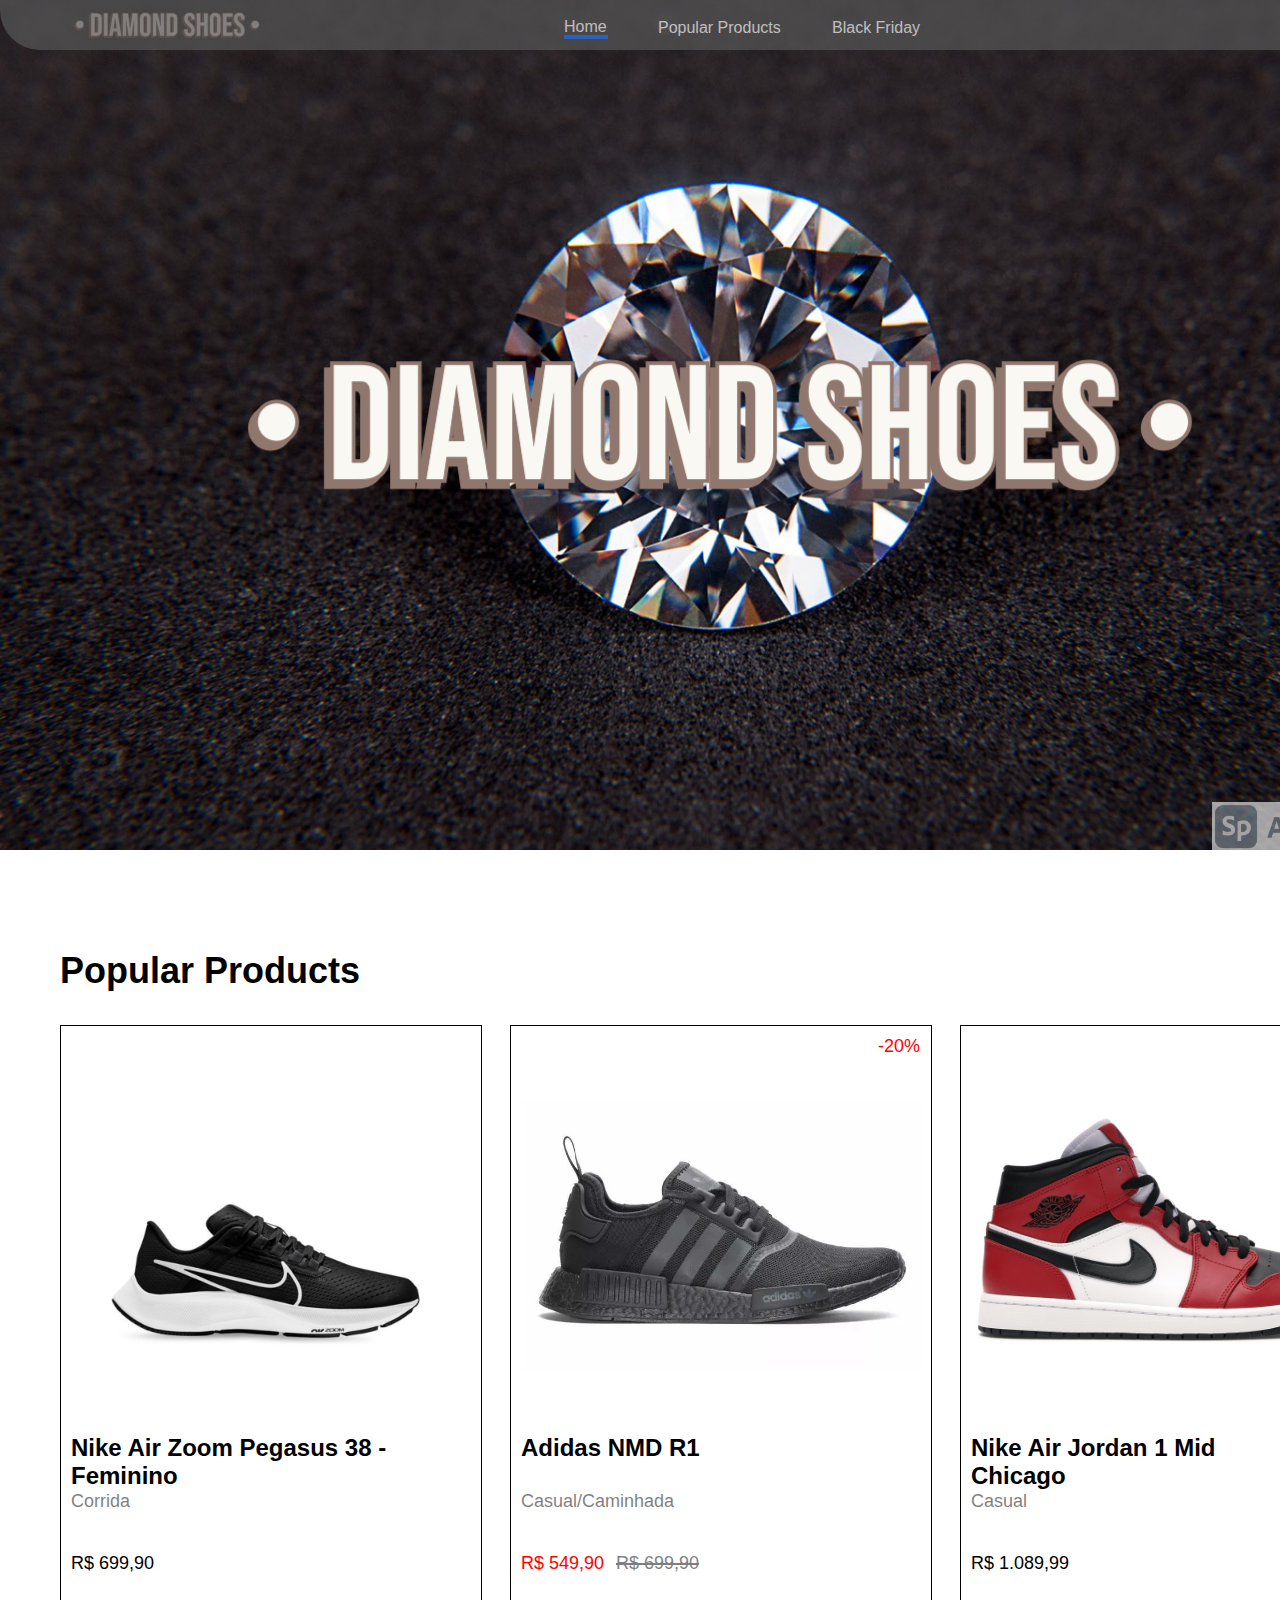
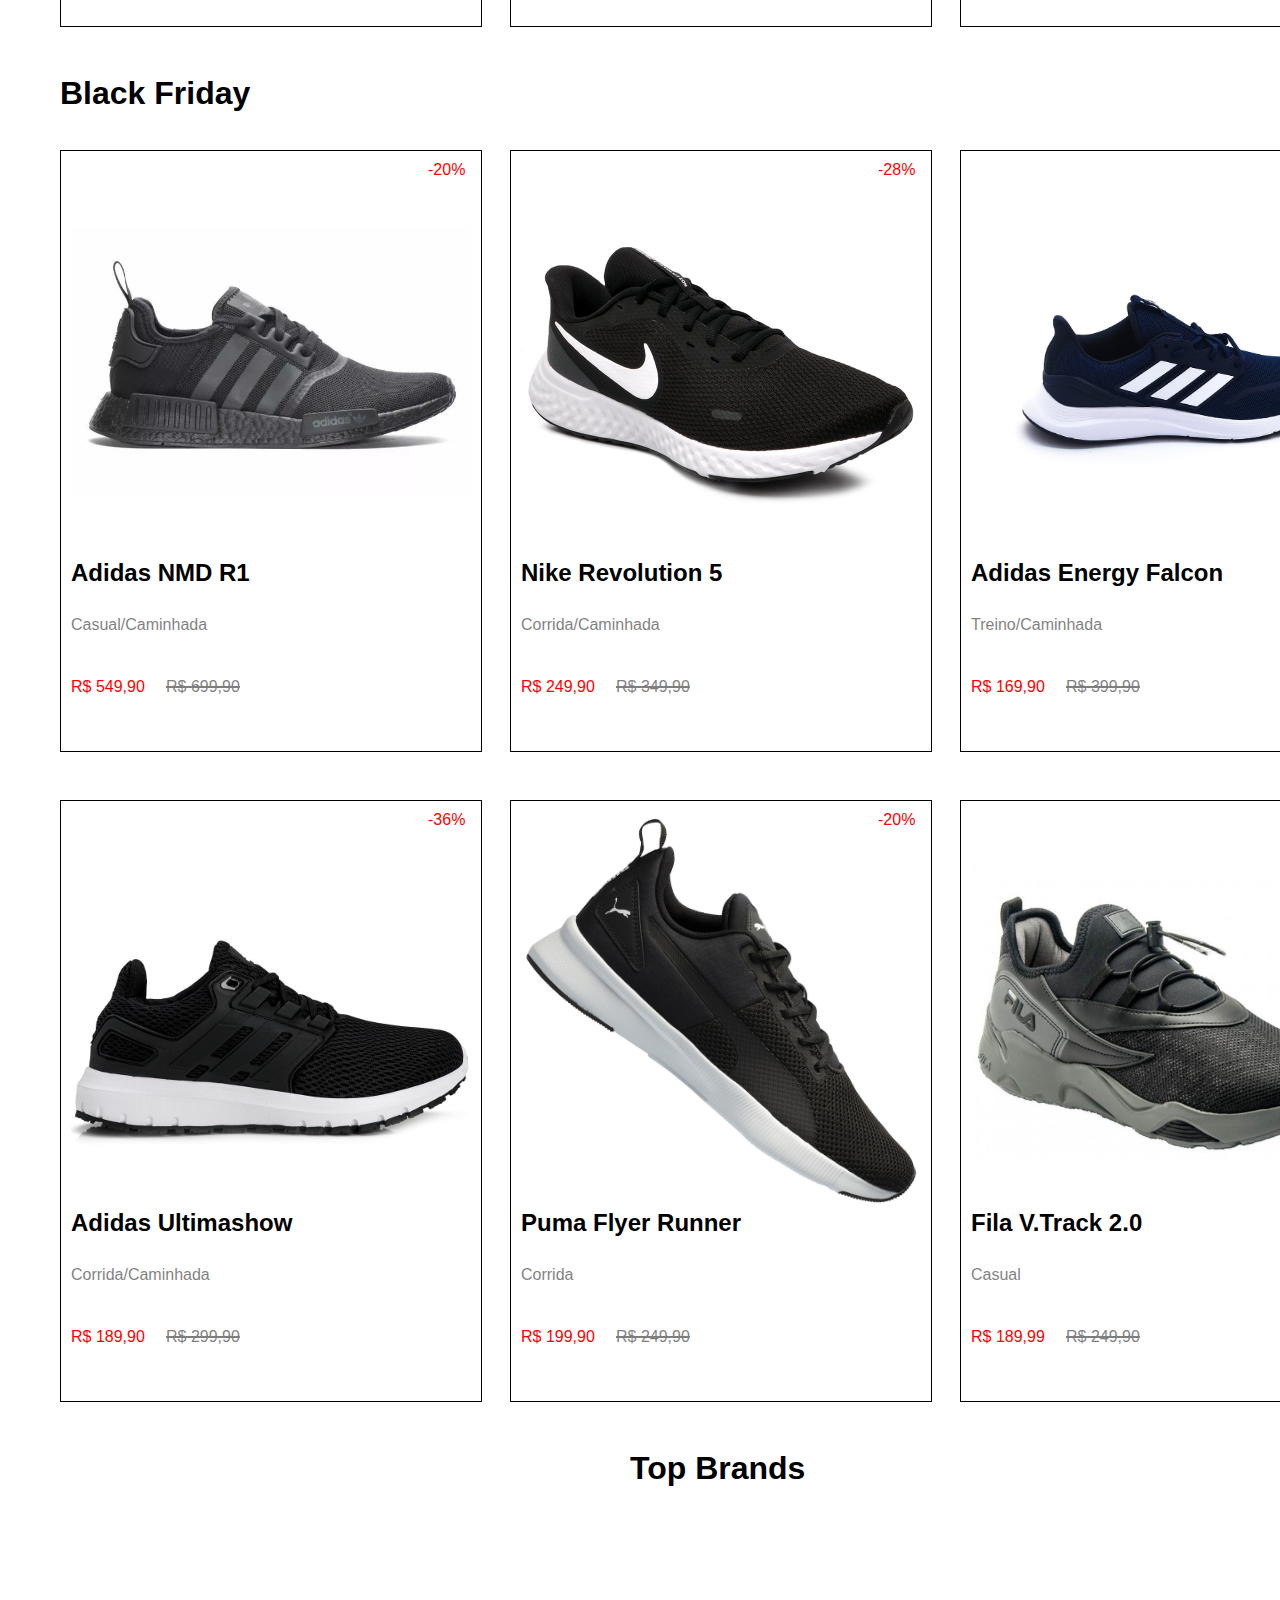
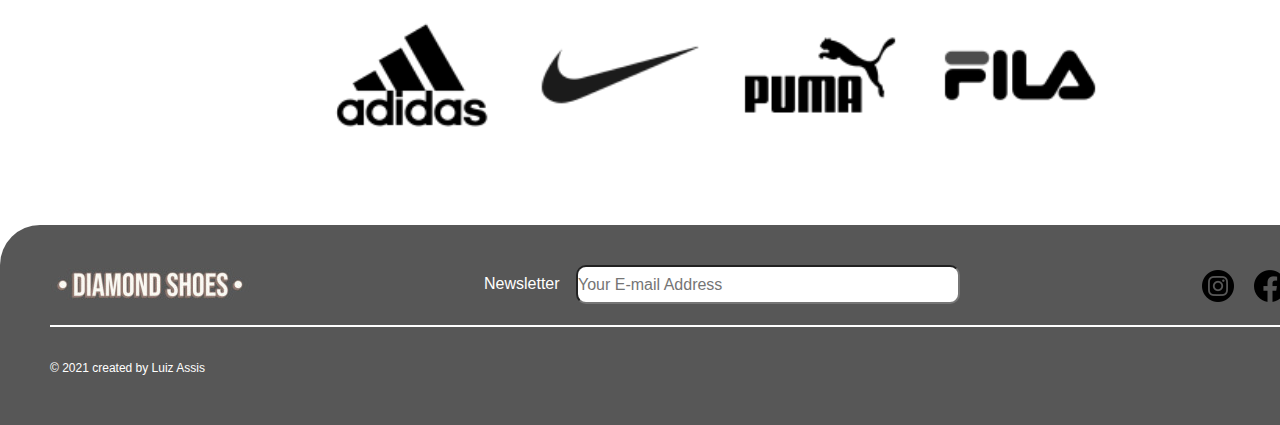
==== commit a8e934b0: "quarto commit" ====
--- a/index.html
+++ b/index.html
@@ -10,23 +10,39 @@
         <meta name="keywords" content="Tênis, esporte">
 
         <link rel="stylesheet" href="/assets/css/styles.css">
-        <link rel="shortcut icon" href="/assets/img/DiamondShoes_fav.jpg" type="image/x-icon">
-        
+        <link rel="shortcut icon" href="/assets/img/DiamondShoes_fav.jpg" type="image/x-icon">        
         
     </head>
     <body>
+
         <div id="main">
 
             <div id="nav-bar">
                 <div id="bar-top-home"></div>
-                <img id="logo-top" src="/assets/img/DiamondShoes_logo.jpg" alt="Diamond-Shoes-logo">
-                <p id="home" class="nav">Home</p>
-                <p id="popular-products" class="nav">Popular Products</p>
-                <p id="black-friday" class="nav">Black Friday</p>
-                <img id="cart" src="/assets/img/shopping-cart(24px).png" alt="carrinho-de-compras">
+
+                <a href="index.html">
+                    <img id="logo-top" src="/assets/img/DiamondShoes_logo.jpg" alt="Diamond-Shoes-logo">
+                </a>
+
+                <a href="#header">
+                <p id="home">Home</p>
+                </a>
+
+                <a href="#popular-container">
+                <p id="popular-products">Popular Products</p>
+                </a>
+
+                <a href="#black-container">
+                <p id="black-friday">Black Friday</p>
+                </a>
+
+                <a href="/assets/pages/cart.html">
+                    <img id="cart" src="/assets/img/shopping-cart(24px).png" alt="carrinho-de-compras">
+                </a>
+
             </div>
 
-            <header>
+            <header id="header">
                 <img id="banner-container" src="/assets/img/DiamondShoes_banner.jpg" alt="tenis-nike-banner">
             </header>
 
@@ -35,28 +51,27 @@
                 <h1 id="popular-title">Popular Products</h1>
 
                 <div class="card-container-popular">
-
                     <div class="card" id="pegasus">
-                        <img id="shoes-img" src="/assets/img/Nikeairzoompegasus38-feminino.jpg" alt="nike-zoom-pegasus38">
-                        <h3 id="title">Nike Air Zoom Pegasus 38 -<br>Feminino</h3>
-                        <p id="class">Corrida</p>
-                        <p id="price">R$ 699,90</p>
+                        <img class="shoes-img" src="/assets/img/Nikeairzoompegasus38-feminino.jpg" alt="nike-zoom-pegasus38">
+                        <h3 class="title">Nike Air Zoom Pegasus 38 -<br>Feminino</h3>
+                        <p class="class">Corrida</p>
+                        <p class="price">R$ 699,90</p>
                     </div>
 
                     <div class="card" id="nmd1">
-                        <p id="discount">-20%</p>
-                        <img id="shoes-img" src="/assets/img/Adidas-NMD-R1.jpg" alt="adidas-nmd-r1">
-                        <h3 id="title">Adidas NMD R1</h3>
-                        <p id="class">Casual/Caminhada</p>
-                        <p id="price-low">R$ 549,90</p>
-                        <p id="price-high">R$ 699,90</p>
+                        <p class="discount">-20%</p>
+                        <img class="shoes-img" src="/assets/img/Adidas-NMD-R1.jpg" alt="adidas-nmd-r1">
+                        <h3 class="title">Adidas NMD R1</h3>
+                        <p class="class">Casual/Caminhada</p>
+                        <p class="price-low">R$ 549,90</p>
+                        <p class="price-high">R$ 699,90</p>
                     </div>
 
                     <div class="card" id="jordan">
-                        <img id="shoes-img" src="/assets/img/air-jordan-chicago.jpg" alt="nike-air-jordan-chicago">
-                        <h3 id="title">Nike Air Jordan 1 Mid<br>Chicago</h3>
-                        <p id="class">Casual</p>
-                        <p id="price">R$ 1.089,99</p>
+                        <img class="shoes-img" src="/assets/img/air-jordan-chicago.jpg" alt="nike-air-jordan-chicago">
+                        <h3 class="title">Nike Air Jordan 1 Mid<br>Chicago</h3>
+                        <p class="class">Casual</p>
+                        <p class="price">R$ 1.089,99</p>
                     </div>
 
                 </div>
@@ -68,86 +83,97 @@
                 <h1 id="black-title">Black Friday</h1>
 
                 <div class="card-container-black">
-
                     <div class="card" id="nmd2">
-                        <p id="discount">-20%</p>
-                        <img id="shoes-img" src="/assets/img/Adidas-NMD-R1.jpg" alt="adidas-nmd-r1">
-                        <h3 id="title">Adidas NMD R1</h3>
-                        <p id="class">Casual/Caminhada</p>
-                        <p id="price-low">R$ 549,90</p>
-                        <p id="price-high">R$ 699,90</p>
+                        <p class="discount">-20%</p>
+                        <img class="shoes-img" src="/assets/img/Adidas-NMD-R1.jpg" alt="adidas-nmd-r1">
+                        <h3 class="title">Adidas NMD R1</h3>
+                        <p class="class">Casual/Caminhada</p>
+                        <p class="price-low">R$ 549,90</p>
+                        <p class="price-high">R$ 699,90</p>
                     </div>
 
                     <div class="card" id="revolution">
-                        <p id="discount">-28%</p>
-                        <img id="shoes-img" src="/assets/img/revolution5-masculino.jpg" alt="nike-revolution5">
-                        <h3 id="title">Nike Revolution 5</h3>
-                        <p id="class">Corrida/Caminhada</p>
-                        <p id="price-low">R$ 249,90</p>
-                        <p id="price-high">R$ 349,90</p>
+                        <p class="discount">-28%</p>
+                        <img class="shoes-img" src="/assets/img/revolution5-masculino.jpg" alt="nike-revolution5">
+                        <h3 class="title">Nike Revolution 5</h3>
+                        <p class="class">Corrida/Caminhada</p>
+                        <p class="price-low">R$ 249,90</p>
+                        <p class="price-high">R$ 349,90</p>
                     </div>
 
                     <div class="card" id="energy">
-                        <p id="discount">-57%</p>
-                        <img id="shoes-img" src="/assets/img/adidas-energy-falcon.jpeg" alt="adidas-energy-falcon">
-                        <h3 id="title">Adidas Energy Falcon</h3>
-                        <p id="class">Treino/Caminhada</p>
-                        <p id="price-low">R$ 169,90</p>
-                        <p id="price-high">R$ 399,90</p>
+                        <p class="discount">-57%</p>
+                        <img class="shoes-img" src="/assets/img/adidas-energy-falcon.jpeg" alt="adidas-energy-falcon">
+                        <h3 class="title">Adidas Energy Falcon</h3>
+                        <p class="class">Treino/Caminhada</p>
+                        <p class="price-low">R$ 169,90</p>
+                        <p class="price-high">R$ 399,90</p>
                     </div>
 
                     <div class="card" id="ultimashow">
-                        <p id="discount">-36%</p>
-                        <img id="shoes-img" src="/assets/img/adidas-ultimashow.jpg" alt="adidas-ultimashow">
-                        <h3 id="title">Adidas Ultimashow</h3>
-                        <p id="class">Corrida/Caminhada</p>
-                        <p id="price-low">R$ 189,90</p>
-                        <p id="price-high">R$ 299,90</p>
+                        <p class="discount">-36%</p>
+                        <img class="shoes-img" src="/assets/img/adidas-ultimashow.jpg" alt="adidas-ultimashow">
+                        <h3 class="title">Adidas Ultimashow</h3>
+                        <p class="class">Corrida/Caminhada</p>
+                        <p class="price-low">R$ 189,90</p>
+                        <p class="price-high">R$ 299,90</p>
                     </div>
 
                     <div class="card" id="flyer">
-                        <p id="discount">-20%</p>
-                        <img id="shoes-img" src="/assets/img/puma-flyer-runner.jpg" alt="puma-flyer-runner">
-                        <h3 id="title">Puma Flyer Runner</h3>
-                        <p id="class">Corrida</p>
-                        <p id="price-low">R$ 199,90</p>
-                        <p id="price-high">R$ 249,90</p>
+                        <p class="discount">-20%</p>
+                        <img class="shoes-img" src="/assets/img/puma-flyer-runner.jpg" alt="puma-flyer-runner">
+                        <h3 class="title">Puma Flyer Runner</h3>
+                        <p class="class">Corrida</p>
+                        <p class="price-low">R$ 199,90</p>
+                        <p class="price-high">R$ 249,90</p>
                     </div>
                     
                     <div class="card" id="vtrack">
-                        <p id="discount">-23%</p>
-                        <img id="shoes-img" src="/assets/img/tenis-fila-v-track.jpg" alt="fila-vtrack">
-                        <h3 id="title">Fila V.Track 2.0</h3>
-                        <p id="class">Casual</p>
-                        <p id="price-low">R$ 189,99</p>
-                        <p id="price-high">R$ 249,90</p>
+                        <p class="discount">-23%</p>
+                        <img class="shoes-img" src="/assets/img/tenis-fila-v-track.jpg" alt="fila-vtrack">
+                        <h3 class="title">Fila V.Track 2.0</h3>
+                        <p class="class">Casual</p>
+                        <p class="price-low">R$ 189,99</p>
+                        <p class="price-high">R$ 249,90</p>
                     </div>
+
                 </div>
             </section>
 
             <section id="brands-container">
                 <h1>Top Brands</h1>
+
                 <div id="brand-cards">
+
                     <div><img id="adidas" src="/assets/img/adidas_logo.png" alt="adidas-logo"></div>
                     <div><img id="nike" src="/assets/img/nike_logo.png" alt="nike-logo"></div>
                     <div><img id="puma" src="/assets/img/puma_logo.png" alt="puma-logo"></div>
                     <div><img id="fila" src="/assets/img/fila_logo.png" alt="fila-logo"></div>
+
                 </div>
             </section>
 
             <footer>
                 <img id="logo-bottom" src="/assets/img/DiamondShoes_logo.jpg" alt="Diamond-Shoes-logo">
-                <p id="newsletter">Newsletter</p>
-                <input id="e-mail"><p class="e-mail">Your E-mail Address</p></input>
+
+                <form onsubmit="addEmail()">
+                    <p id="newsletter">Newsletter</p>
+                    <input type="text" id="inpEmail" placeholder="Your E-mail Address"></input>
+                </form>
+
                 <div><img id="instagram" src="/assets/img/instagram_logo.png" alt="instagram-logo"></div>
                 <div><img id="facebook" src="/assets/img/facebook_logo.png" alt="facebook-logo"></div>
                 <div><img id="google-plus" src="/assets/img/googleplus_logo.png" alt="google-plus-logo"></div>
                 <div><img id="linkedin" src="/assets/img/linkedin_logo.png" alt="linkedin-logo"></div>
+
                 <div id="bar-bottom"></div>
+
                 <p id="copyright">© 2021 created by Luiz Assis</p>
 
             </footer>
             
         </div>
+        
+        <script src="/assets/js/script.js"></script>
     </body>
 </html>--- a/assets/css/styles.css
+++ b/assets/css/styles.css
@@ -10,6 +10,28 @@
     margin: 0 auto;
 }
 
+#main {
+    position: relative;
+}
+
+a {
+    text-decoration: none;
+
+}
+
+a:link {
+    color: #FFF;
+}
+
+a:visited {
+    color: #FFF;
+  }
+
+a:hover {
+    color: black;
+    transition: 0.3s;
+}
+
 #nav-bar {
     position: fixed;
     width: 1440px;
@@ -30,11 +52,6 @@
     left: 67px;
     top: 0px;
     opacity: 50%;
-}
-
-.nav:hover {
-    color: black;
-    transition: 0.3s;
 }
 
 #bar-top-home {
@@ -212,7 +229,7 @@
     top: 650px;
 }
 
-#discount {
+.discount {
     position: absolute;
     left: 367px;
     top: 10px;
@@ -220,7 +237,7 @@
     z-index: 1;
 }
 
-#shoes-img {
+.shoes-img {
     position: absolute;
     width: 400px;
     height: 400px;
@@ -229,34 +246,34 @@
     object-fit: contain;
 }
 
-#title {
+.title {
     position: absolute;
     left: 10px;
     top: 408px;
     font-size: 24px;
 }
 
-#class {
+.class {
     position: absolute;
     left: 10px;
     top: 465px;
     opacity: 50%;
 }
 
-#price {
+.price {
     position: absolute;
     left: 10px;
     top: 527px;
 }
 
-#price-low {
+.price-low {
     position: absolute;
     left: 10px;
     top: 527px;
     color: #FF0000;
 }
 
-#price-high {
+.price-high {
     position: absolute;
     left: 105px;
     top: 527px;
@@ -340,15 +357,7 @@
     color: #FFF;
 }
 
-.e-mail {
-    position: absolute;
-    top: 50px;
-    left: 587px;
-    font-size: 16px;
-    opacity: 50%;
-}
-
-#e-mail {
+#inpEmail {
     position: relative;
     width: 380px;
     height: 35px;
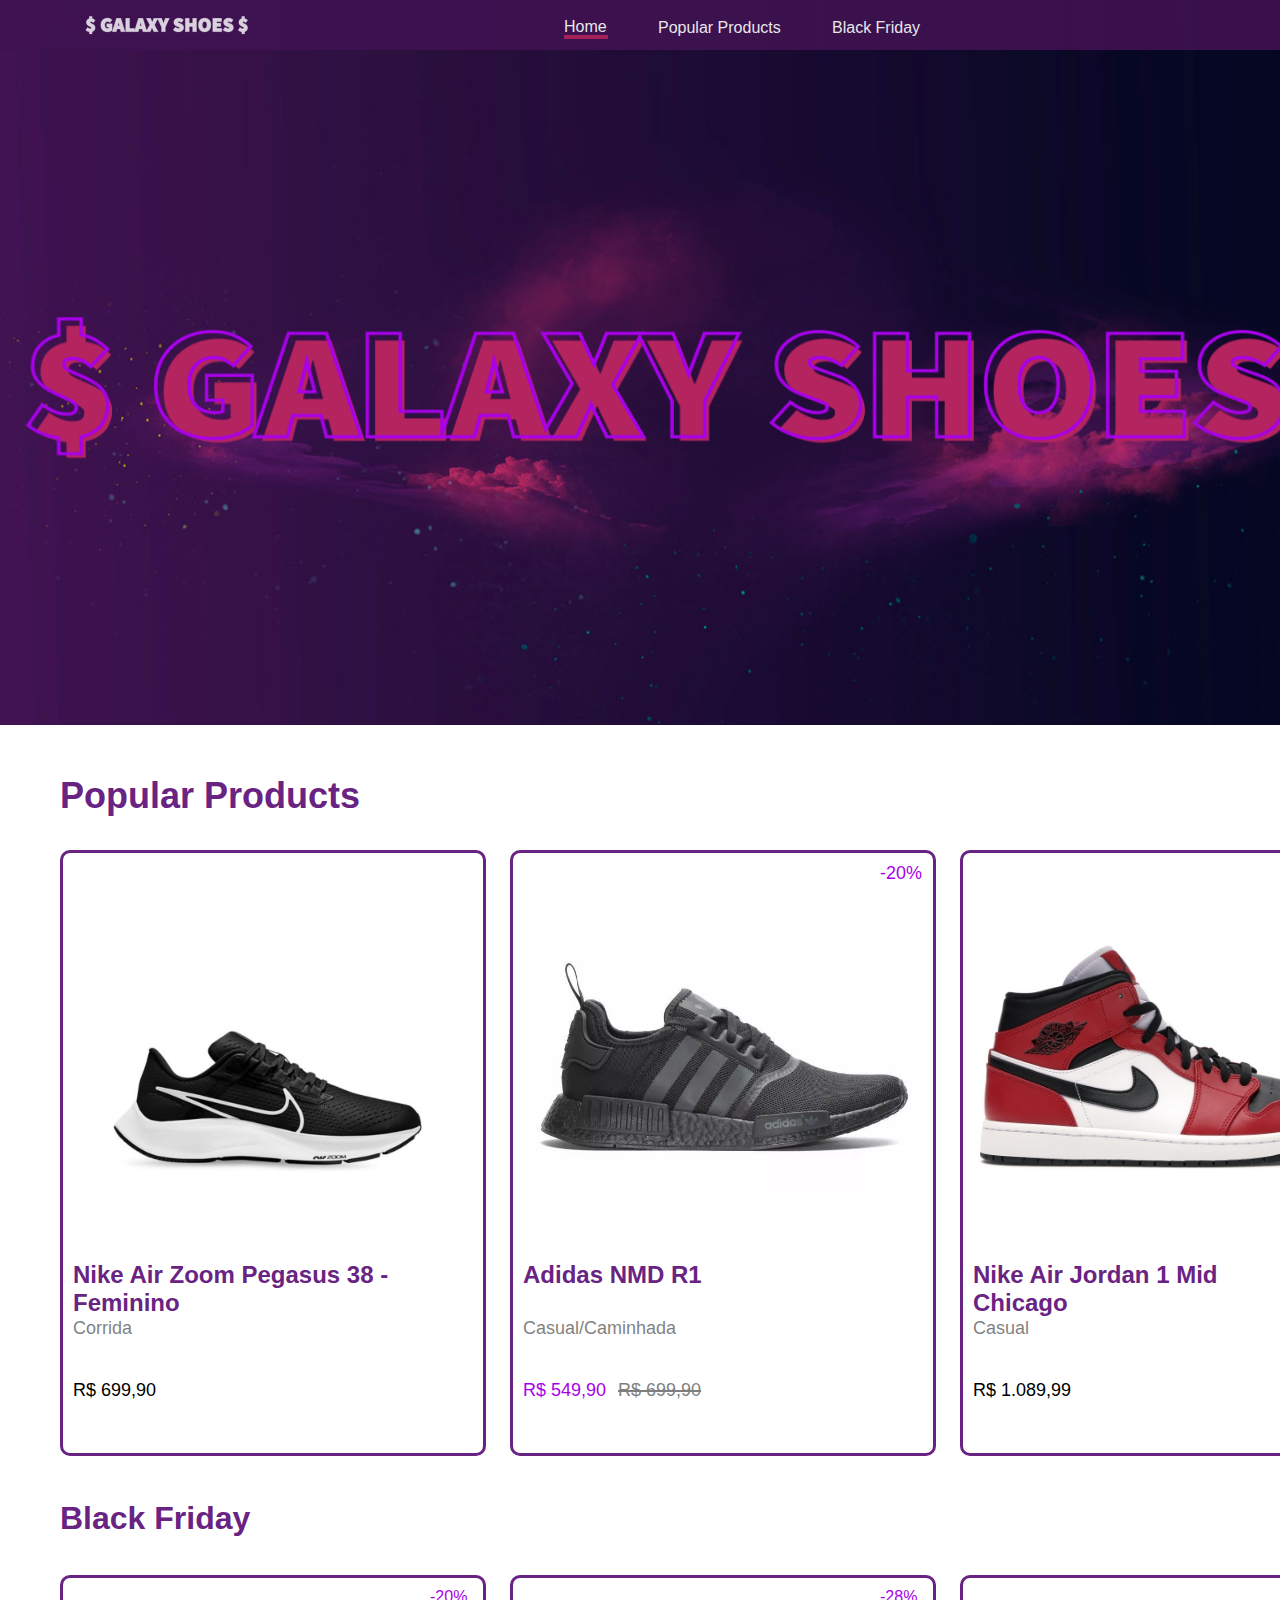
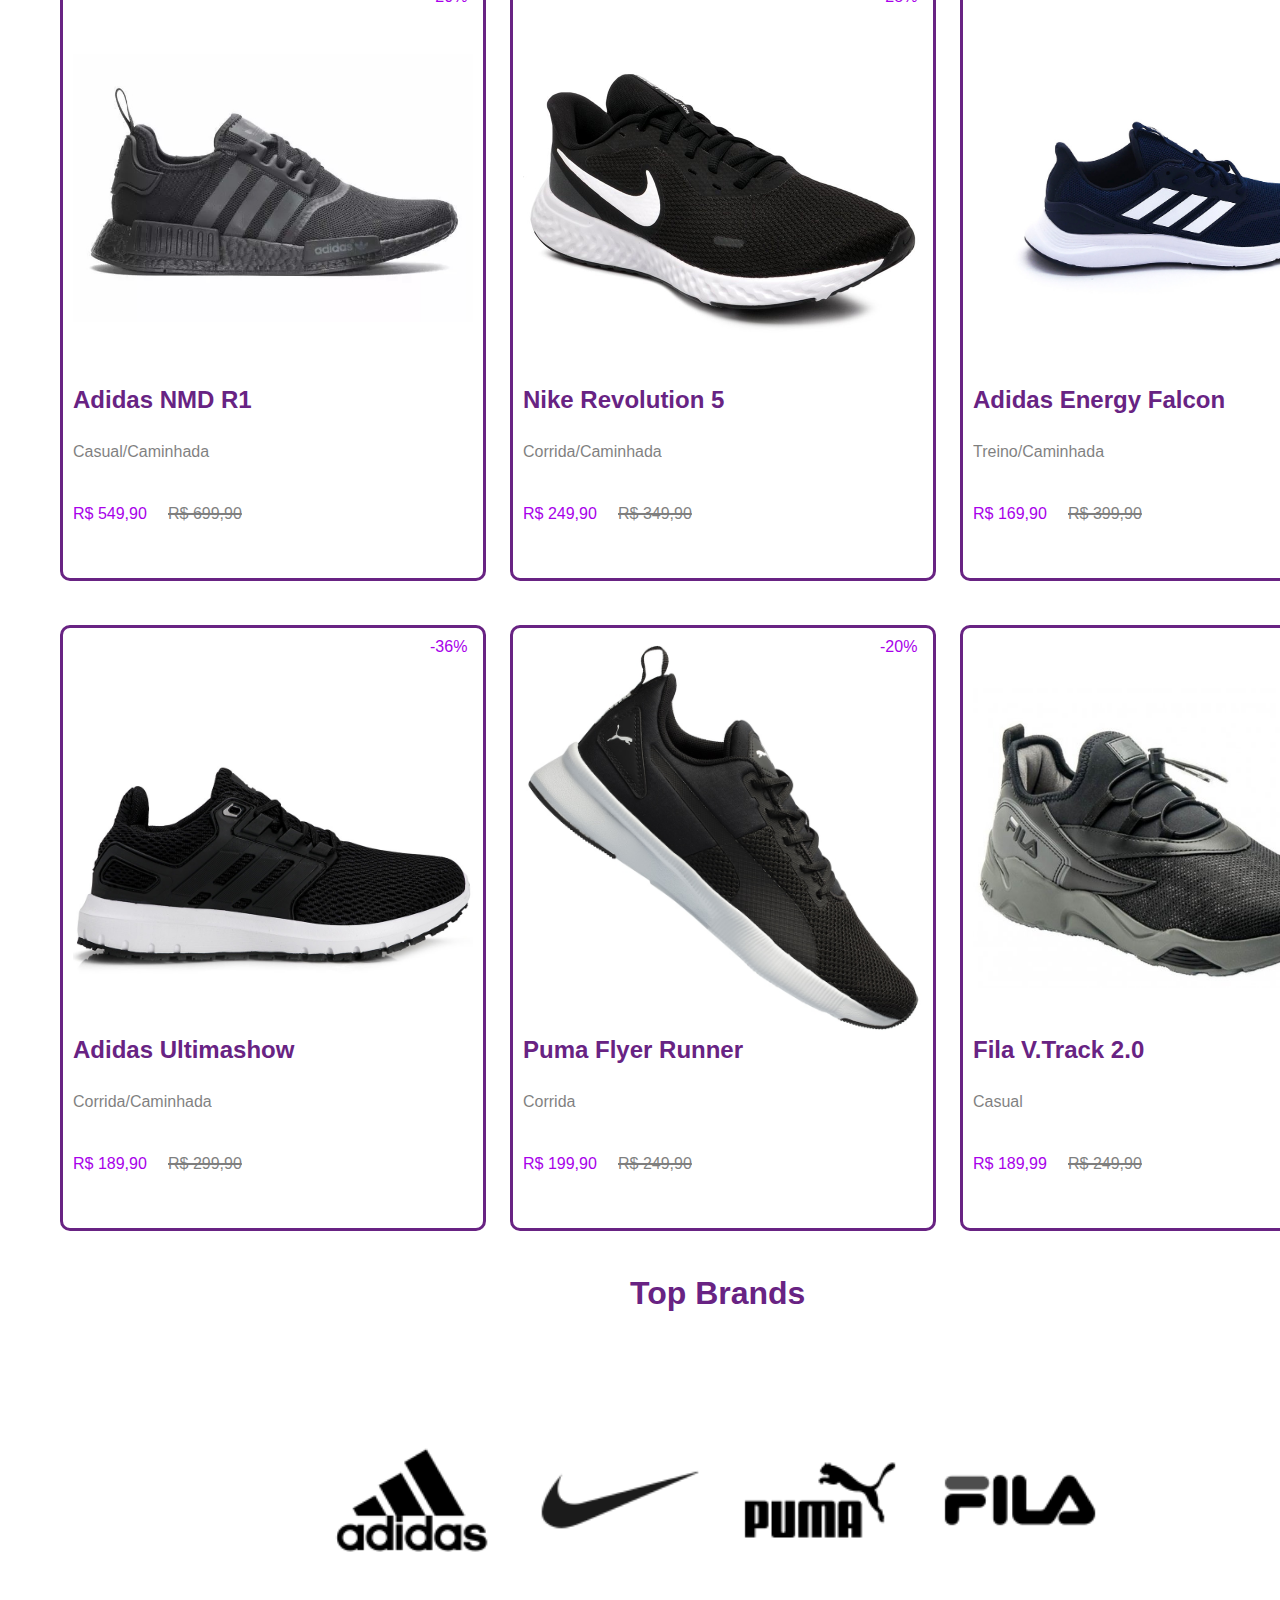
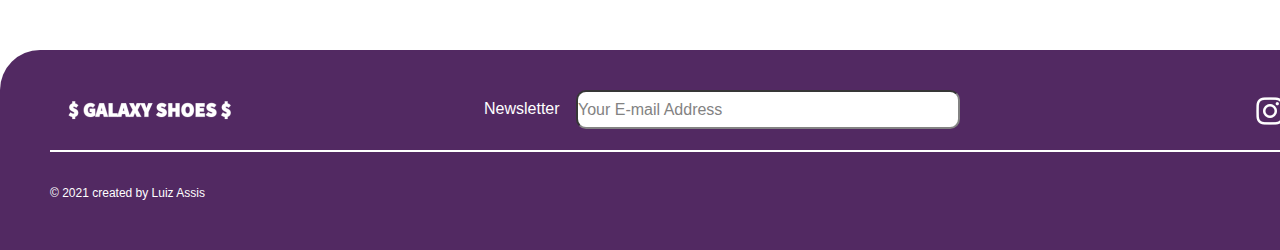
==== commit 8aaa5f02: "quinto commit" ====
--- a/index.html
+++ b/index.html
@@ -2,7 +2,7 @@
 <html lang="en">
     <head>
 
-        <title>Diamond Shoes | Home</title>
+        <title>Galaxy Shoes | Home</title>
 
         <meta charset="utf-8">
         <meta name="author" content="Luiz Assis">
@@ -10,7 +10,7 @@
         <meta name="keywords" content="Tênis, esporte">
 
         <link rel="stylesheet" href="/assets/css/styles.css">
-        <link rel="shortcut icon" href="/assets/img/DiamondShoes_fav.jpg" type="image/x-icon">        
+        <link rel="shortcut icon" href="/assets/img/GalaxyShoes-fav.png" type="image/x-icon">        
         
     </head>
     <body>
@@ -21,7 +21,7 @@
                 <div id="bar-top-home"></div>
 
                 <a href="index.html">
-                    <img id="logo-top" src="/assets/img/DiamondShoes_logo.jpg" alt="Diamond-Shoes-logo">
+                    <img id="logo-top" src="/assets/img/GalaxyShoes-logo.png" alt="galaxy-shoes-logo">
                 </a>
 
                 <a href="#header">
@@ -43,7 +43,7 @@
             </div>
 
             <header id="header">
-                <img id="banner-container" src="/assets/img/DiamondShoes_banner.jpg" alt="tenis-nike-banner">
+                <img id="banner-container" src="/assets/img/GalaxyShoes-banner.png" alt="galaxy-shoes-banner">
             </header>
 
             <section id="popular-container">
@@ -154,17 +154,16 @@
             </section>
 
             <footer>
-                <img id="logo-bottom" src="/assets/img/DiamondShoes_logo.jpg" alt="Diamond-Shoes-logo">
+                <img id="logo-bottom" src="/assets/img/GalaxyShoes-logo.png" alt="galaxy-shoes-logo">
 
                 <form onsubmit="addEmail()">
                     <p id="newsletter">Newsletter</p>
                     <input type="text" id="inpEmail" placeholder="Your E-mail Address"></input>
                 </form>
 
-                <div><img id="instagram" src="/assets/img/instagram_logo.png" alt="instagram-logo"></div>
-                <div><img id="facebook" src="/assets/img/facebook_logo.png" alt="facebook-logo"></div>
-                <div><img id="google-plus" src="/assets/img/googleplus_logo.png" alt="google-plus-logo"></div>
-                <div><img id="linkedin" src="/assets/img/linkedin_logo.png" alt="linkedin-logo"></div>
+                <div><img id="instagram" src="/assets/img/instagram-logo.png" alt="instagram-logo"></div>
+                <div><img id="facebook" src="/assets/img/facebook-logo.png" alt="facebook-logo"></div>
+                <div><img id="linkedin" src="/assets/img/linkedin-logo.png" alt="linkedin-logo"></div>
 
                 <div id="bar-bottom"></div>
 
--- a/assets/css/styles.css
+++ b/assets/css/styles.css
@@ -6,7 +6,7 @@
 
 body {
     width: 1440px;
-    height: 3625px;
+    height: 3450px;
     margin: 0 auto;
 }
 
@@ -28,7 +28,7 @@
   }
 
 a:hover {
-    color: black;
+    color: #b4245f;
     transition: 0.3s;
 }
 
@@ -36,13 +36,11 @@
     position: fixed;
     width: 1440px;
     height: 50px;
-    background-color: #575757;
-    opacity: 70%;
+    background-color: #401252;
+    opacity: 90%;
     font-size: 16px;
     color: #FFF;
     z-index: 5;
-    border-bottom-left-radius: 40px;
-    border-bottom-right-radius: 40px;
 }
 
 #logo-top {
@@ -51,14 +49,14 @@
     height: 50px;
     left: 67px;
     top: 0px;
-    opacity: 50%;
+    opacity: 90%;
 }
 
 #bar-top-home {
     position: absolute;
     width: 44px;
     height: 4px;
-    background-color: #2E7EFF;
+    background-color: #b4245f;
     left: 564px;
     top: 35px;
 }
@@ -67,7 +65,7 @@
     position: absolute;
     width: 24px;
     height: 4px;
-    background-color: #2E7EFF;
+    background-color: #b4245f;
     left: 1316px;
     top: 37px;
 }
@@ -117,21 +115,20 @@
 header {
     position: absolute;
     width: 1440px;
-    height: 850px;
+    height: 725px;
     top: 0px;
-    z-index: 0;
 }
 
 #banner-container {
     width: 1440px;
-    height: 850px;
+    height: 725px;
 }
 
 #popular-container {
     position: absolute;
     width: 1440px;
     height: 725px;
-    top: 900px;
+    top: 725px;
     font-size: 18px;
 }
 
@@ -139,6 +136,7 @@
     position: absolute;
     left: 60px;
     top: 50px;
+    color: #682383;
 }
 
 .card-container-popular {
@@ -153,7 +151,8 @@
     position: absolute;
     width: 420px;
     height: 600px;
-    border: 1px solid black;
+    border: 3px solid #682383;
+    border-radius: 10px;
 }
 
 #pegasus {
@@ -175,13 +174,14 @@
     position: absolute;
     width: 1440px;
     height: 1375px;
-    top: 1625px;
+    top: 1450px;
 }
 
 #black-title {
     position: absolute;
     left: 60px;
     top: 50px;
+    color: #682383;
 }
 
 .card-container-black {
@@ -233,7 +233,7 @@
     position: absolute;
     left: 367px;
     top: 10px;
-    color: #FF0000;
+    color: #a801ea;
     z-index: 1;
 }
 
@@ -251,6 +251,7 @@
     left: 10px;
     top: 408px;
     font-size: 24px;
+    color: #682383;
 }
 
 .class {
@@ -270,7 +271,7 @@
     position: absolute;
     left: 10px;
     top: 527px;
-    color: #FF0000;
+    color: #a801ea;
 }
 
 .price-high {
@@ -285,7 +286,7 @@
     position: absolute;
     width: 1440px;
     height: 425px;
-    top: 3000px;
+    top: 2825px;
 }
 
 #brands-container h1 {
@@ -293,6 +294,7 @@
     left: 630px;
     top: 50px;
     font-size: 32px;
+    color: #682383;
 }
 
 #brand-cards {
@@ -334,8 +336,9 @@
     position: absolute;
     width: 1440px;
     height: 200px;
-    top: 3425px;
-    background-color: #575757;
+    top: 3250px;
+    background-color: #401252;
+    opacity: 90%;
     border-top-left-radius: 40px;
     border-top-right-radius: 40px;
 }
@@ -373,19 +376,11 @@
     position: absolute;
     width: 32px;
     height: 32px;
-    left: 1202px;
-    top: 45px;
-}
-
-#facebook {
-    position: absolute;
-    width: 32px;
-    height: 32px;
     left: 1254px;
     top: 45px;
 }
 
-#google-plus {
+#facebook {
     position: absolute;
     width: 32px;
     height: 32px;
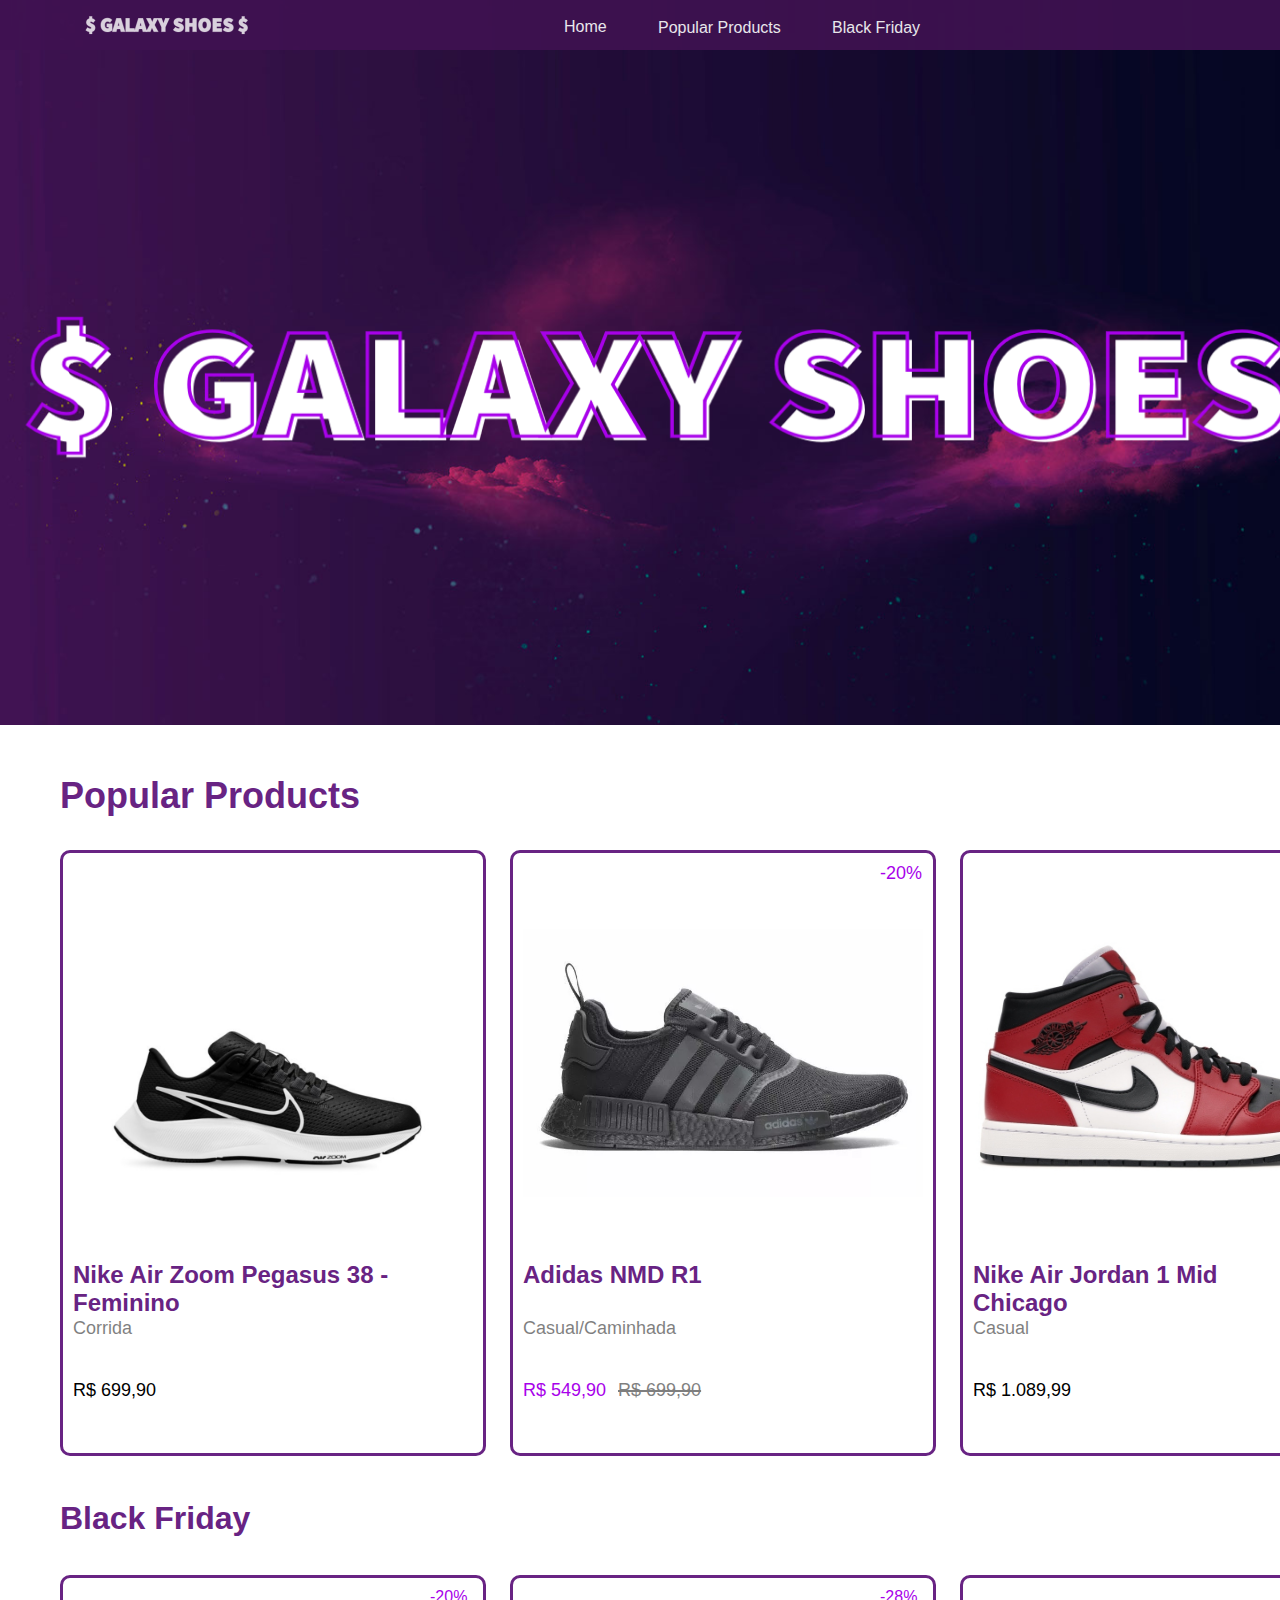
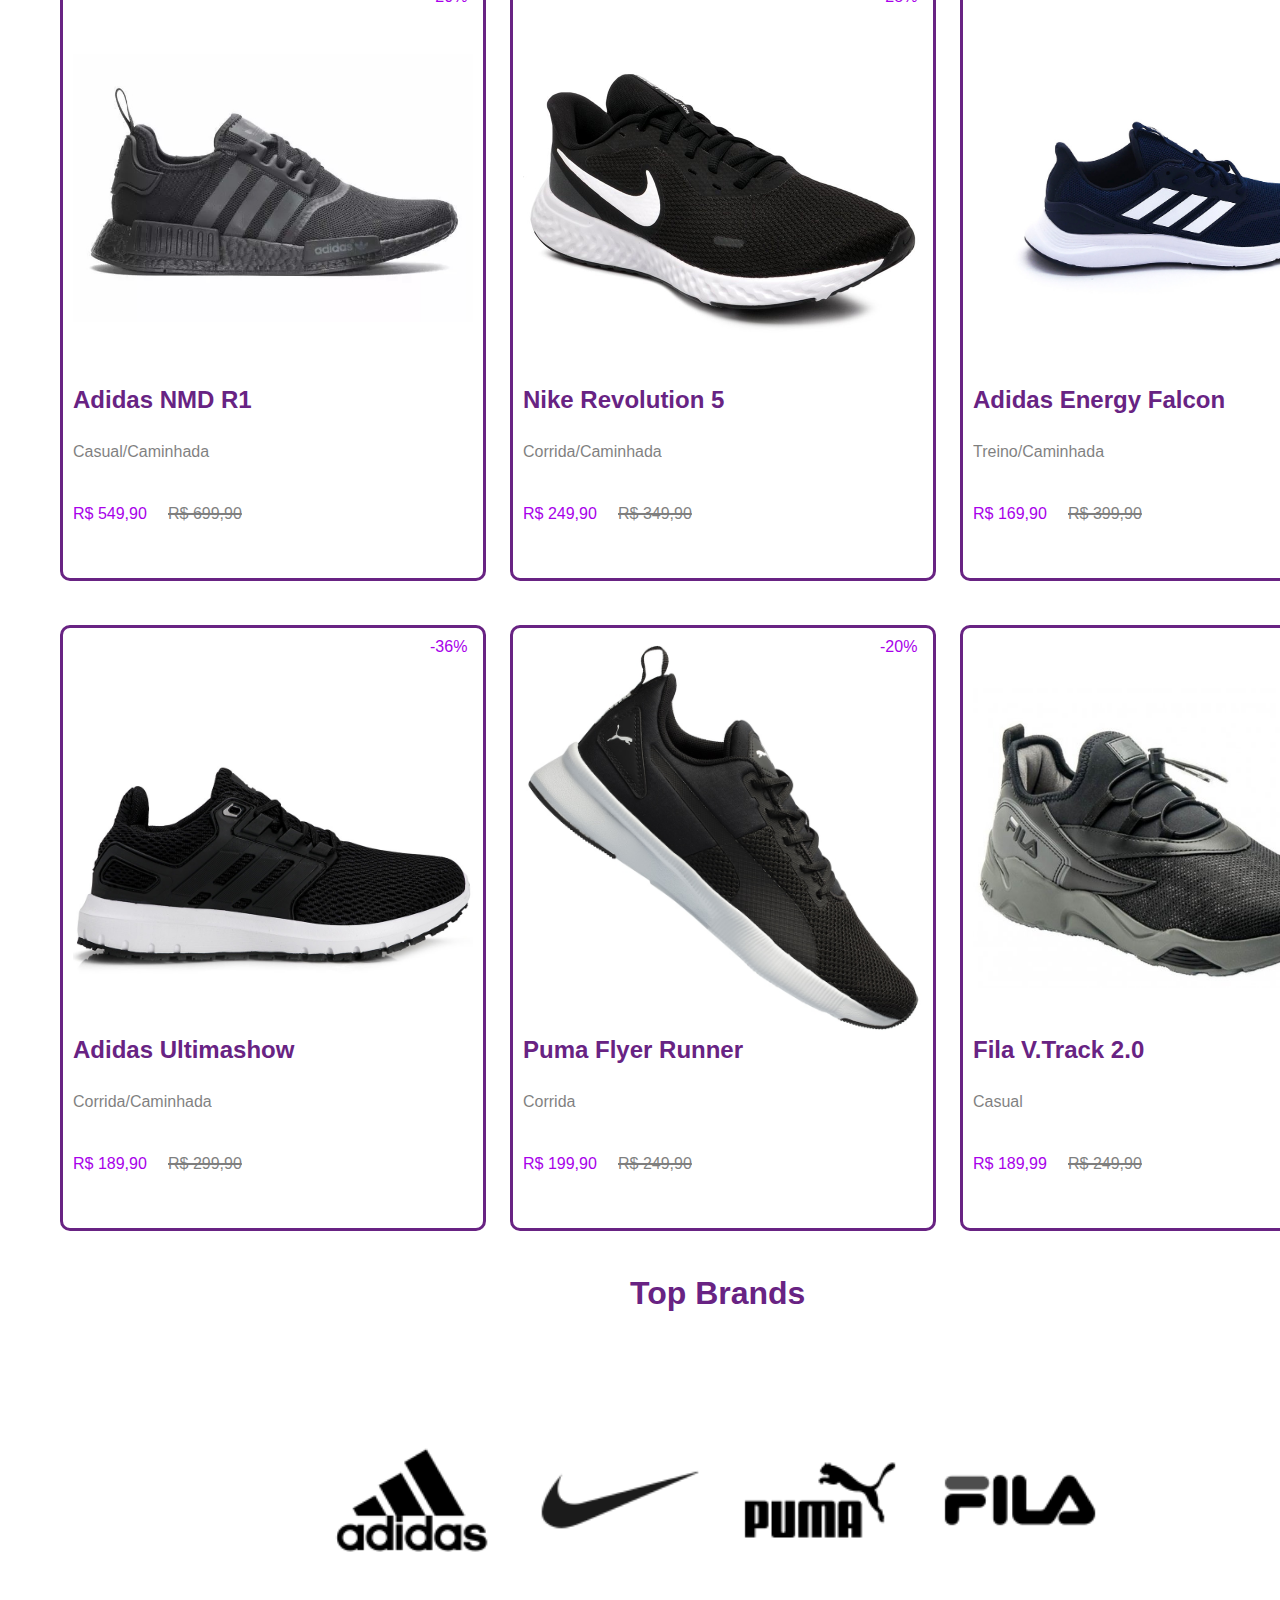
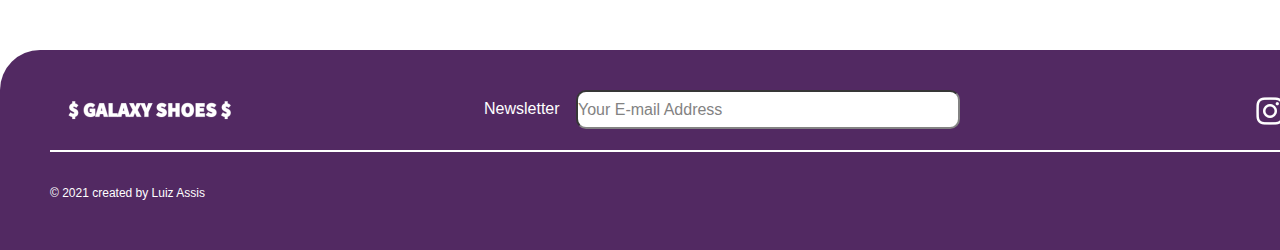
==== commit 66d8fc3a: "sexto commit" ====
--- a/index.html
+++ b/index.html
@@ -18,21 +18,20 @@
         <div id="main">
 
             <div id="nav-bar">
-                <div id="bar-top-home"></div>
 
                 <a href="index.html">
                     <img id="logo-top" src="/assets/img/GalaxyShoes-logo.png" alt="galaxy-shoes-logo">
                 </a>
 
-                <a href="#header">
+                <a onclick="scrollHome()">
                 <p id="home">Home</p>
                 </a>
 
-                <a href="#popular-container">
+                <a onclick="scrollPopular()">
                 <p id="popular-products">Popular Products</p>
                 </a>
 
-                <a href="#black-container">
+                <a onclick="scrollBlack()">
                 <p id="black-friday">Black Friday</p>
                 </a>
 
@@ -145,15 +144,15 @@
 
                 <div id="brand-cards">
 
-                    <div><img id="adidas" src="/assets/img/adidas_logo.png" alt="adidas-logo"></div>
-                    <div><img id="nike" src="/assets/img/nike_logo.png" alt="nike-logo"></div>
-                    <div><img id="puma" src="/assets/img/puma_logo.png" alt="puma-logo"></div>
-                    <div><img id="fila" src="/assets/img/fila_logo.png" alt="fila-logo"></div>
+                    <div><img id="adidas" class="brand-card" src="/assets/img/adidas_logo.png" alt="adidas-logo"></div>
+                    <div><img id="nike" class="brand-card" src="/assets/img/nike_logo.png" alt="nike-logo"></div>
+                    <div><img id="puma" class="brand-card" src="/assets/img/puma_logo.png" alt="puma-logo"></div>
+                    <div><img id="fila" class="brand-card" src="/assets/img/fila_logo.png" alt="fila-logo"></div>
 
                 </div>
             </section>
 
-            <footer>
+            <footer id="footer">
                 <img id="logo-bottom" src="/assets/img/GalaxyShoes-logo.png" alt="galaxy-shoes-logo">
 
                 <form onsubmit="addEmail()">
--- a/assets/css/styles.css
+++ b/assets/css/styles.css
@@ -4,6 +4,10 @@
     padding: 0;
 }
 
+html {
+    scroll-behavior: smooth;
+}
+
 body {
     width: 1440px;
     height: 3450px;
@@ -52,24 +56,6 @@
     opacity: 90%;
 }
 
-#bar-top-home {
-    position: absolute;
-    width: 44px;
-    height: 4px;
-    background-color: #b4245f;
-    left: 564px;
-    top: 35px;
-}
-
-#bar-top-cart {
-    position: absolute;
-    width: 24px;
-    height: 4px;
-    background-color: #b4245f;
-    left: 1316px;
-    top: 37px;
-}
-
 #home {
     position: absolute;
     left: 564px;
@@ -153,6 +139,11 @@
     height: 600px;
     border: 3px solid #682383;
     border-radius: 10px;
+    transition: transform 0.2s;
+}
+
+.card:hover {
+    transform: scale(1.1);
 }
 
 #pegasus {
@@ -303,6 +294,14 @@
     height: 200px;
     left: 320px;
     top: 175px;
+}
+
+.brand-card {
+    transition: transform 0.2s;
+}
+
+.brand-card:hover {
+    transform: scale(1.5);
 }
 
 #adidas {
